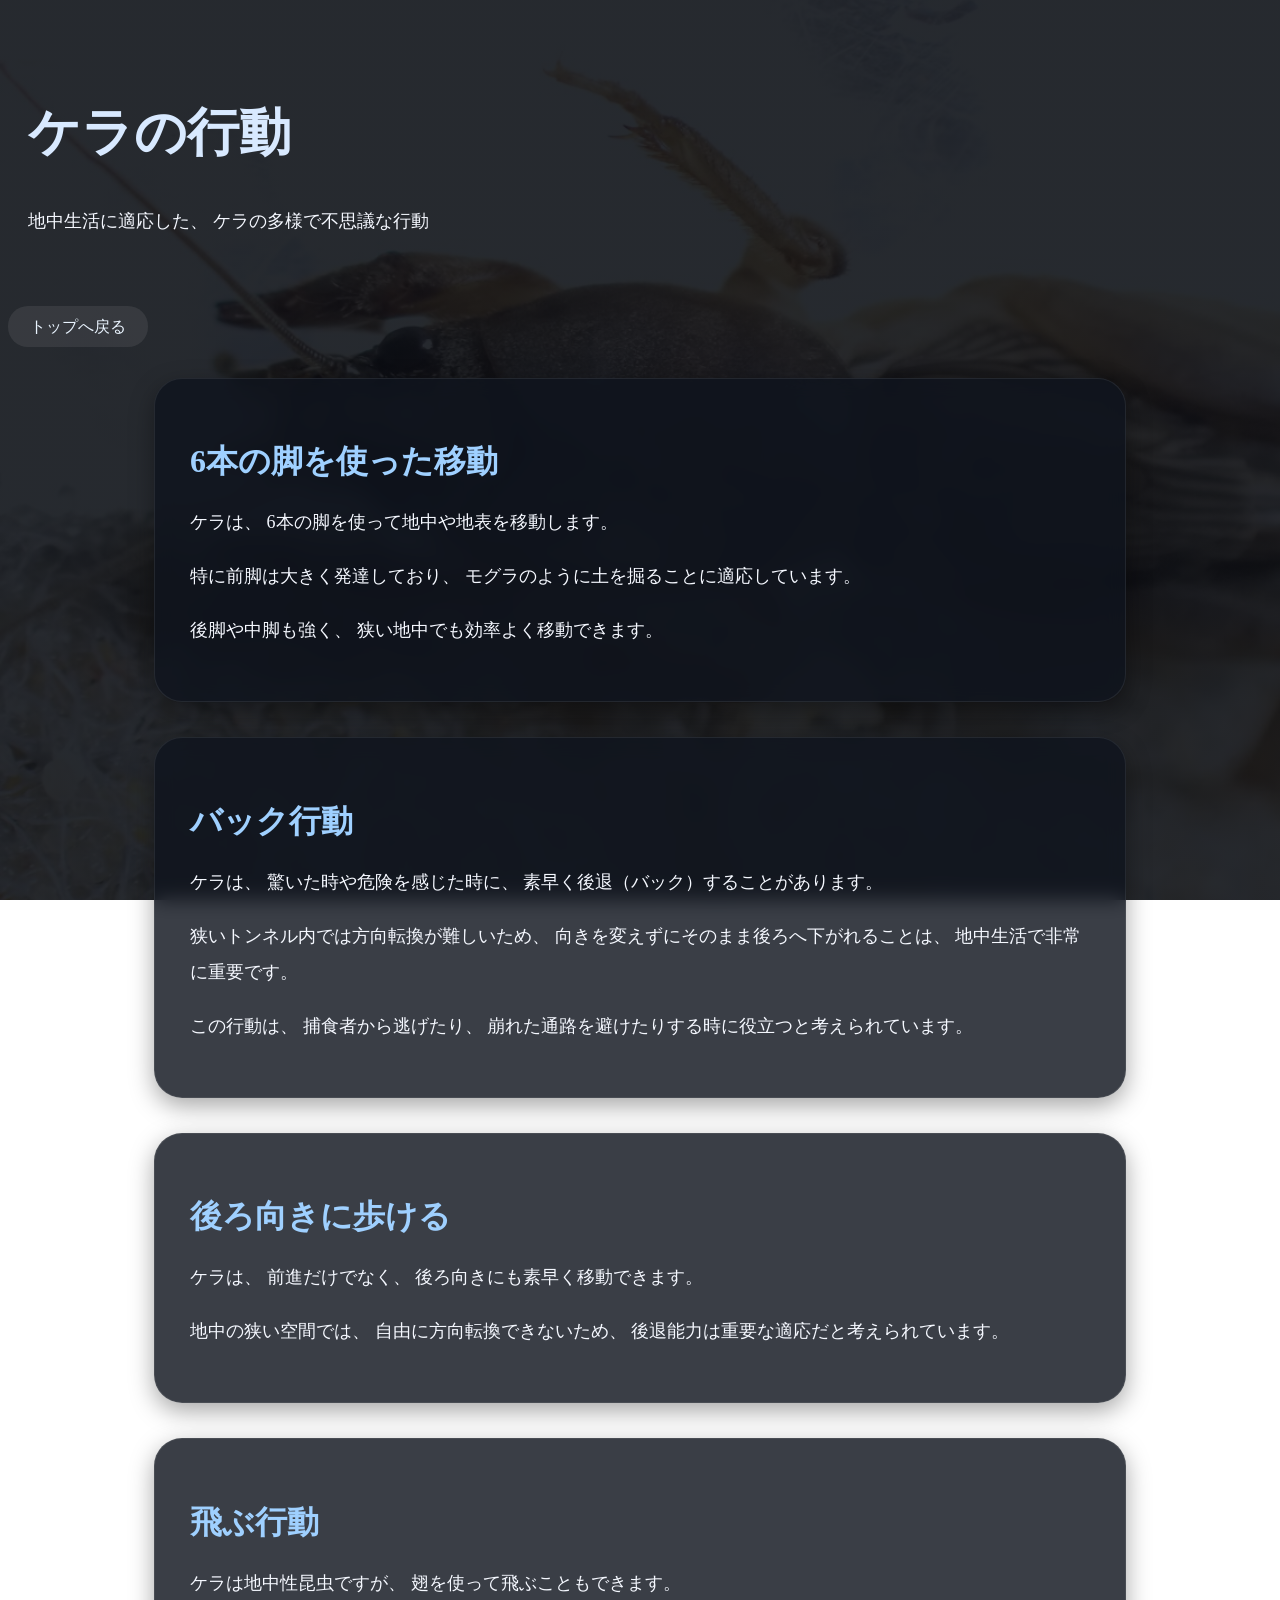
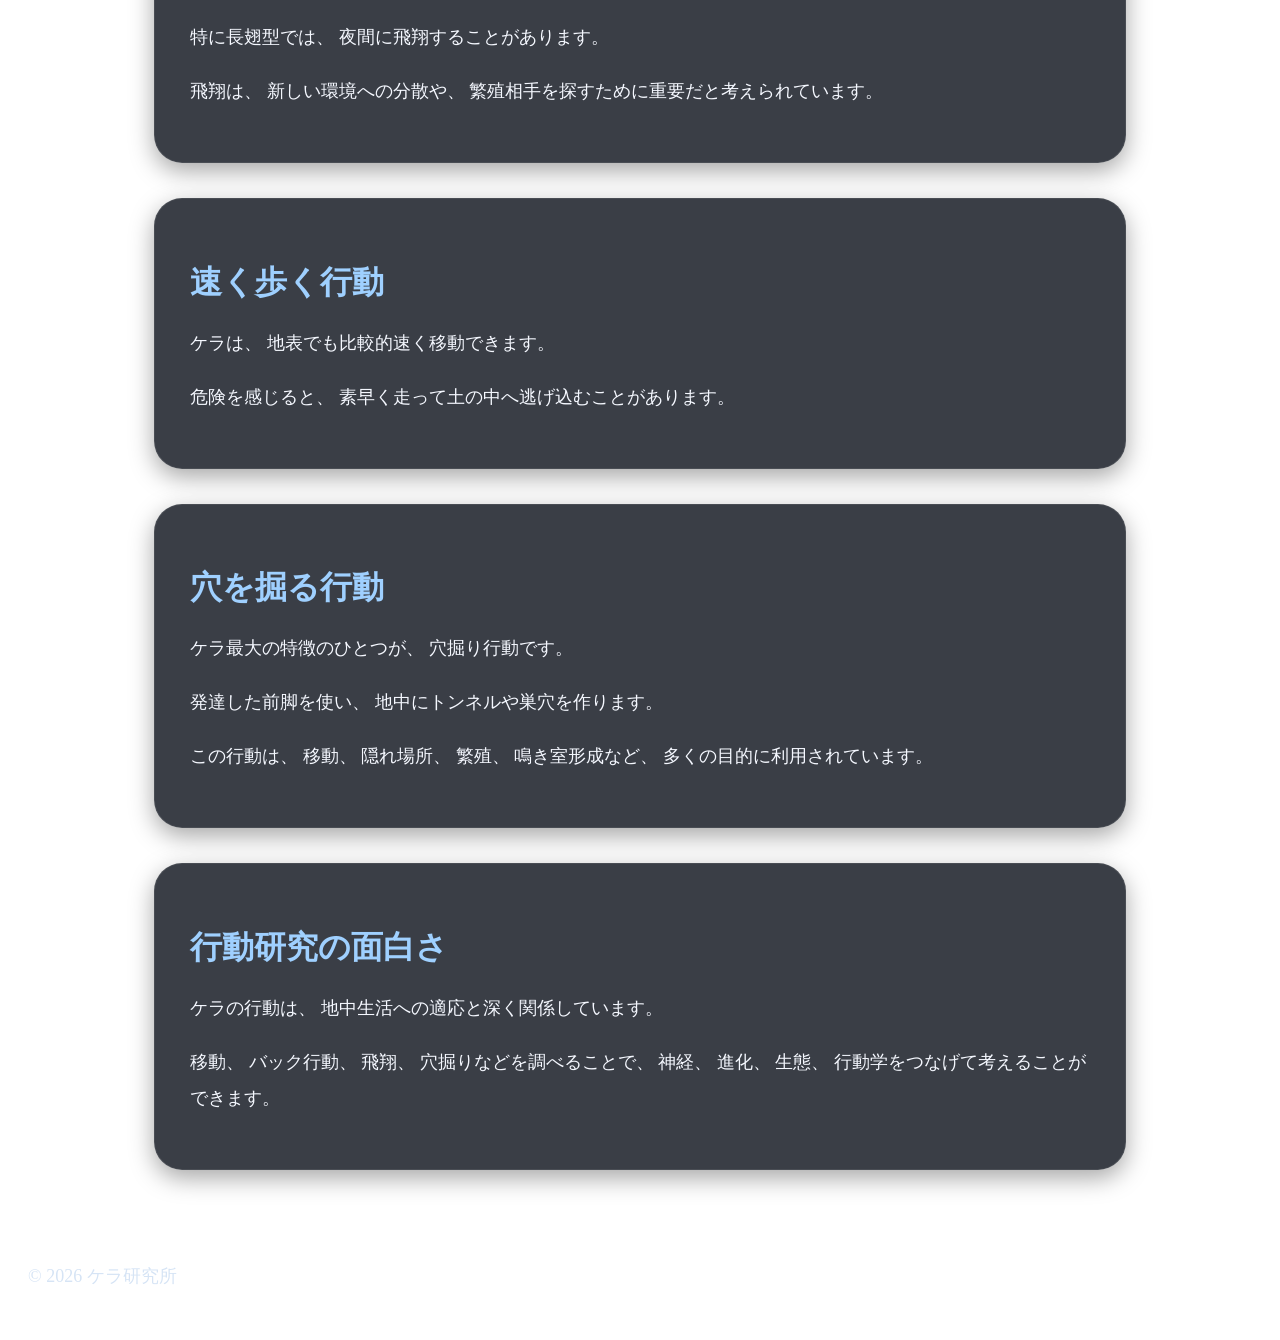
==== behavior.html @ 3a7c86a0 "Initial commit" ====
<!DOCTYPE html>
<html lang="ja">

<head>

  <meta charset="UTF-8">

  <meta name="viewport"
        content="width=device-width, initial-scale=1.0">

  <title>ケラの行動｜ケラ研究所</title>

  <meta name="description"
        content="ケラの歩行、バック行動、飛翔、穴掘り行動などについてまとめたページです。">

  <link rel="icon"
        type="image/png"
        href="favicon.png">

  <link rel="apple-touch-icon"
        href="favicon.png">

  <link rel="stylesheet"
        href="style.css">

</head>

<body class="dark-theme">

<header>

  <h1>ケラの行動</h1>

  <p>
    地中生活に適応した、
    ケラの多様で不思議な行動
  </p>

</header>

<nav>

  <a href="index.html">
    トップへ戻る
  </a>

</nav>

<main>

  <section>

    <h2>6本の脚を使った移動</h2>

    <p>
      ケラは、
      6本の脚を使って地中や地表を移動します。
    </p>

    <p>
      特に前脚は大きく発達しており、
      モグラのように土を掘ることに適応しています。
    </p>

    <p>
      後脚や中脚も強く、
      狭い地中でも効率よく移動できます。
    </p>

  </section>

  <section>

    <h2>バック行動</h2>

    <p>
      ケラは、
      驚いた時や危険を感じた時に、
      素早く後退（バック）することがあります。
    </p>

    <p>
      狭いトンネル内では方向転換が難しいため、
      向きを変えずにそのまま後ろへ下がれることは、
      地中生活で非常に重要です。
    </p>

    <p>
      この行動は、
      捕食者から逃げたり、
      崩れた通路を避けたりする時に役立つと考えられています。
    </p>

  </section>

  <section>

    <h2>後ろ向きに歩ける</h2>

    <p>
      ケラは、
      前進だけでなく、
      後ろ向きにも素早く移動できます。
    </p>

    <p>
      地中の狭い空間では、
      自由に方向転換できないため、
      後退能力は重要な適応だと考えられています。
    </p>

  </section>

  <section>

    <h2>飛ぶ行動</h2>

    <p>
      ケラは地中性昆虫ですが、
      翅を使って飛ぶこともできます。
    </p>

    <p>
      特に長翅型では、
      夜間に飛翔することがあります。
    </p>

    <p>
      飛翔は、
      新しい環境への分散や、
      繁殖相手を探すために重要だと考えられています。
    </p>

  </section>

  <section>

    <h2>速く歩く行動</h2>

    <p>
      ケラは、
      地表でも比較的速く移動できます。
    </p>

    <p>
      危険を感じると、
      素早く走って土の中へ逃げ込むことがあります。
    </p>

  </section>

  <section>

    <h2>穴を掘る行動</h2>

    <p>
      ケラ最大の特徴のひとつが、
      穴掘り行動です。
    </p>

    <p>
      発達した前脚を使い、
      地中にトンネルや巣穴を作ります。
    </p>

    <p>
      この行動は、
      移動、
      隠れ場所、
      繁殖、
      鳴き室形成など、
      多くの目的に利用されています。
    </p>

  </section>

  <section>

    <h2>行動研究の面白さ</h2>

    <p>
      ケラの行動は、
      地中生活への適応と深く関係しています。
    </p>

    <p>
      移動、
      バック行動、
      飛翔、
      穴掘りなどを調べることで、
      神経、
      進化、
      生態、
      行動学をつなげて考えることができます。
    </p>

  </section>

</main>

<footer>

  <p>&copy; 2026 ケラ研究所</p>

</footer>

</body>

</html>
---- style.css ----
```css
body{

    background-image:
    linear-gradient(
    rgba(0,0,0,0.7),
    rgba(0,0,0,0.7)
    ),
    url("kera.jpg");

    background-size:cover;

    background-position:center;

    background-attachment:fixed;

    color:white;

    font-family:sans-serif;

    margin:0;

    text-align:center;
}

/* header */

header{

    padding-bottom:40px;
}

/* 上画像 */

.hero-image{

    width:100%;

    max-height:400px;

    object-fit:cover;

    display:block;
}

/* タイトル */

h1{

    font-size:50px;

    margin-top:30px;
}

/* 本文 */

p{

    font-size:20px;
}

/* トップメニュー */

.menu{

    display:grid;

    grid-template-columns:
    repeat(auto-fit,minmax(250px,1fr));

    gap:20px;

    max-width:1100px;

    margin:auto;

    padding:20px;
}

/* =========================
   共通ダーク研究ページ
========================= */

.dark-theme{

    background:
    linear-gradient(
    rgba(8,12,18,0.88),
    rgba(8,12,18,0.88)
    ),
    url("kera.jpg");

    background-size:cover;

    background-position:center;

    background-attachment:fixed;

    color:#f5f8ff;
}

/* header */

.dark-theme header{

    padding:60px 20px;
}

/* タイトル */

.dark-theme h1{

    font-size:52px;

    color:#d8e9ff;
}

/* ナビ */

.dark-theme nav{

    margin-bottom:40px;
}

.dark-theme nav a{

    color:#eaf4ff;

    text-decoration:none;

    background:
    rgba(255,255,255,0.08);

    padding:12px 22px;

    border-radius:20px;

    backdrop-filter:blur(5px);

    transition:0.3s;
}

.dark-theme nav a:hover{

    background:
    rgba(255,255,255,0.16);
}

/* カード */

.dark-theme section{

    max-width:900px;

    margin:35px auto;

    padding:35px;

    background:
    rgba(15,20,30,0.82);

    border:
    1px solid rgba(255,255,255,0.08);

    border-radius:28px;

    backdrop-filter:blur(10px);

    text-align:left;

    box-shadow:
    0 8px 25px rgba(0,0,0,0.35);
}

/* 見出し */

.dark-theme h2{

    color:#9fd0ff;

    margin-bottom:20px;

    font-size:32px;
}

/* 本文 */

.dark-theme p{

    line-height:2;

    font-size:18px;
}

/* リスト */

.dark-theme ul{

    list-style:none;

    padding-left:0;
}

.dark-theme li{

    margin-bottom:14px;

    padding:14px 18px;

    background:
    rgba(255,255,255,0.05);

    border-left:
    4px solid #6bb8ff;

    border-radius:14px;
}

/* 学名 */

.dark-theme strong{

    color:#d8ecff;
}

/* トップページカード */

.card{

    background:
    rgba(20,25,35,0.82);

    color:white;

    text-decoration:none;

    padding:30px;

    border-radius:20px;

    transition:0.3s;

    font-size:22px;

    backdrop-filter:blur(5px);

    border:
    1px solid rgba(255,255,255,0.08);

    display:block;
}

.card:hover{

    background:
    rgba(35,45,65,0.9);

    transform:
    translateY(-5px);
}

/* footer */

footer{

    margin-top:50px;

    padding:20px;

    color:#d6e4f5;
}
```
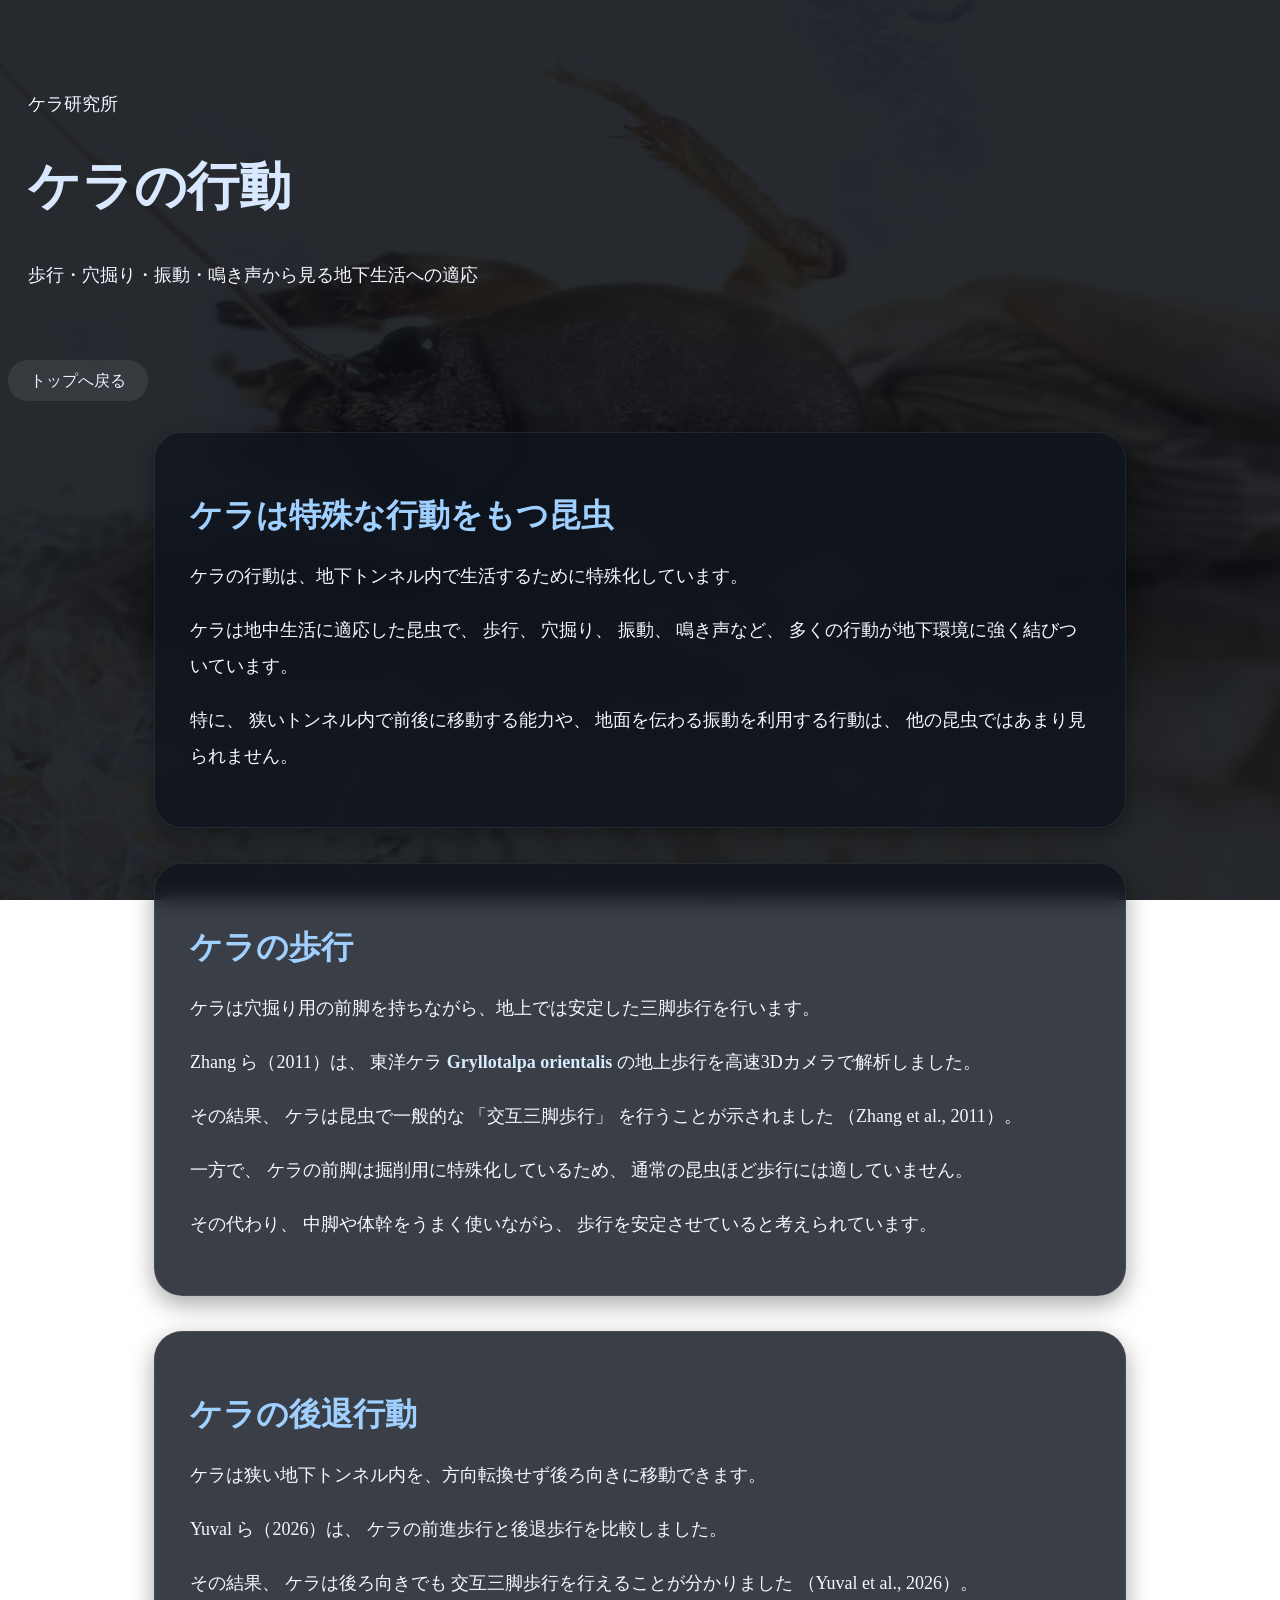
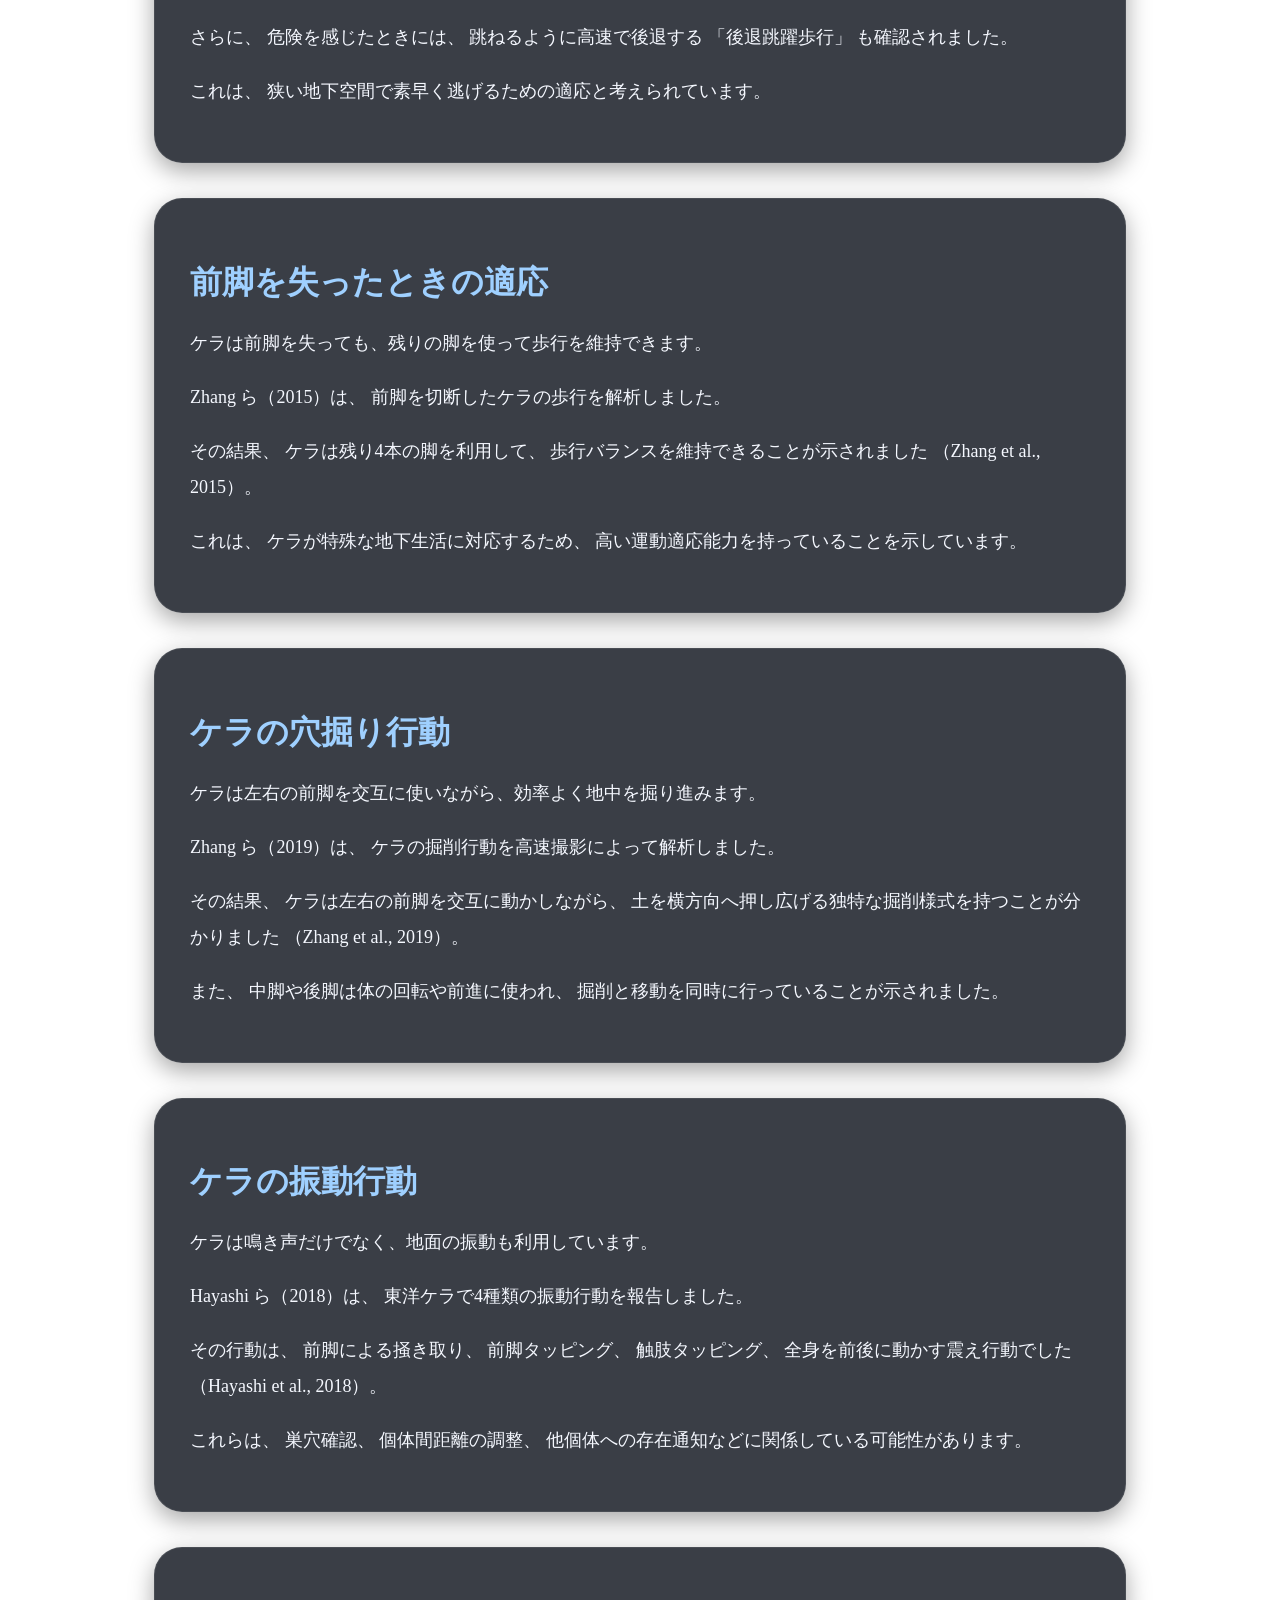
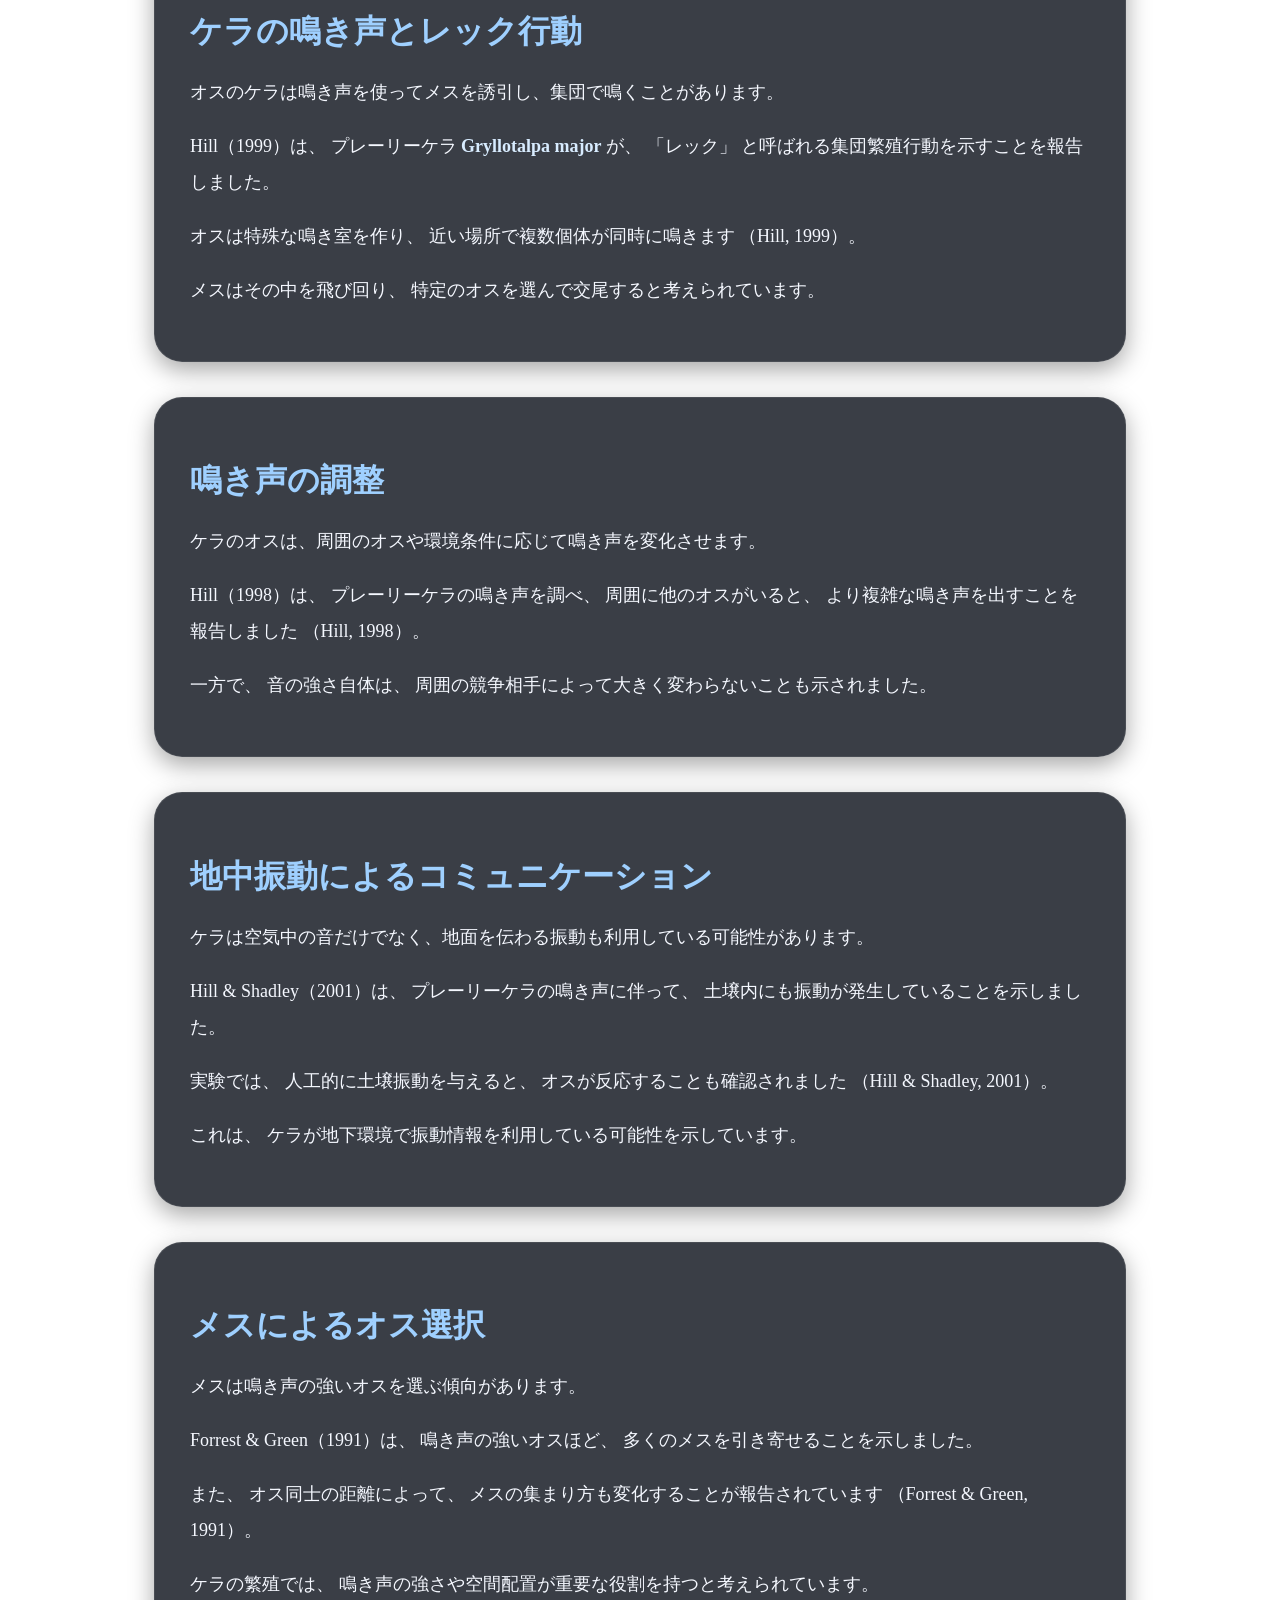
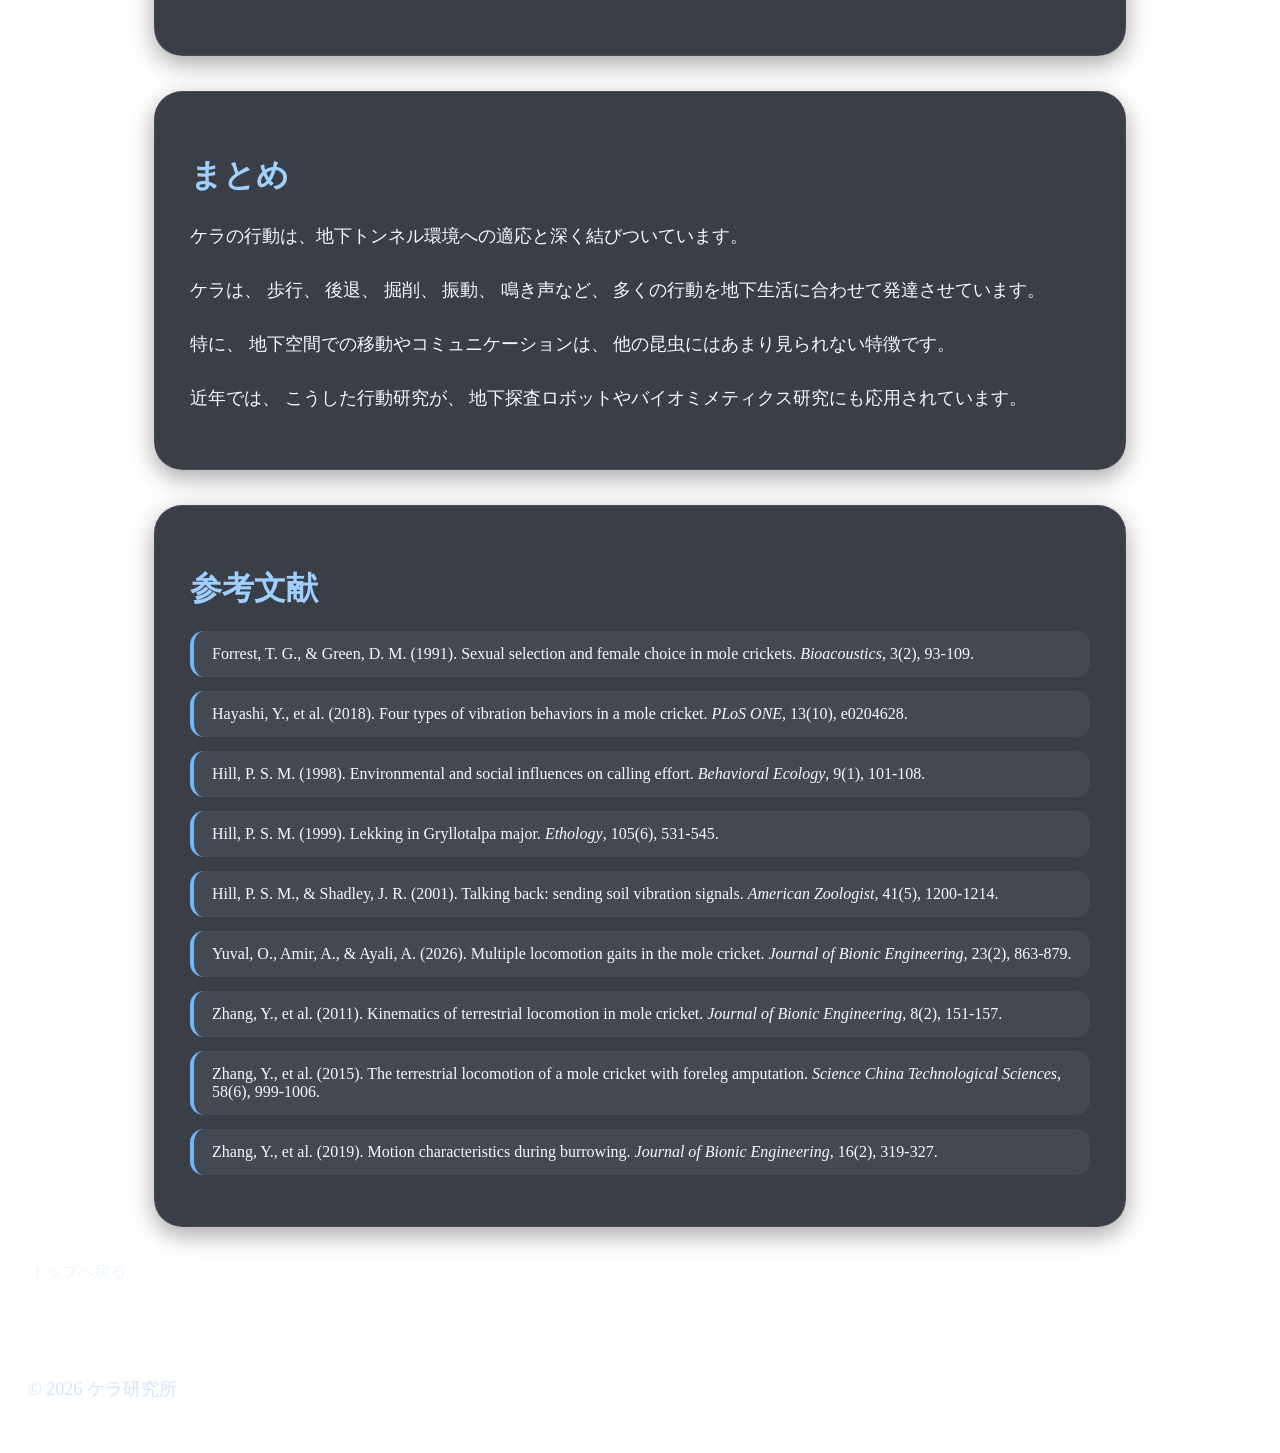
==== commit e2669d28: "内容改善" ====
--- a/behavior.html
+++ b/behavior.html
@@ -8,10 +8,55 @@
   <meta name="viewport"
         content="width=device-width, initial-scale=1.0">
 
-  <title>ケラの行動｜ケラ研究所</title>
+  <!-- SEO -->
+
+  <title>
+    ケラの行動｜歩行・穴掘り・振動・鳴き声｜ケラ研究所
+  </title>
 
   <meta name="description"
-        content="ケラの歩行、バック行動、飛翔、穴掘り行動などについてまとめたページです。">
+        content="ケラ研究所による、ケラの行動まとめ。歩行、後退行動、穴掘り、振動コミュニケーション、鳴き声、レック行動を研究論文をもとに解説します。">
+
+  <meta name="keywords"
+        content="ケラ 行動,ケラ 歩行,ケラ 振動,ケラ 鳴き声,ケラ 穴掘り,ケラ レック,Gryllotalpa orientalis,mole cricket behavior">
+
+  <meta name="author"
+        content="ケラ研究所">
+
+  <meta name="application-name"
+        content="ケラ研究所">
+
+  <meta property="og:site_name"
+        content="ケラ研究所">
+
+  <meta property="og:title"
+        content="ケラの行動｜ケラ研究所">
+
+  <meta property="og:description"
+        content="ケラの歩行、地下行動、振動、鳴き声、穴掘りを研究論文をもとに紹介。">
+
+  <meta property="og:type"
+        content="article">
+
+  <meta property="og:url"
+        content="https://hirayu1120.github.io/mollcricket/behavior.html">
+
+  <meta property="og:image"
+        content="https://hirayu1120.github.io/mollcricket/kera.jpg">
+
+  <link rel="canonical"
+        href="https://hirayu1120.github.io/mollcricket/behavior.html">
+
+  <meta name="twitter:card"
+        content="summary_large_image">
+
+  <meta name="twitter:title"
+        content="ケラの行動｜ケラ研究所">
+
+  <meta name="twitter:description"
+        content="ケラの歩行、振動、地下生活への適応をわかりやすく解説。">
+
+  <!-- favicon -->
 
   <link rel="icon"
         type="image/png"
@@ -20,6 +65,8 @@
   <link rel="apple-touch-icon"
         href="favicon.png">
 
+  <!-- CSS -->
+
   <link rel="stylesheet"
         href="style.css">
 
@@ -29,11 +76,16 @@
 
 <header>
 
-  <h1>ケラの行動</h1>
+  <p class="site-name">
+    ケラ研究所
+  </p>
+
+  <h1>
+    ケラの行動
+  </h1>
 
   <p>
-    地中生活に適応した、
-    ケラの多様で不思議な行動
+    歩行・穴掘り・振動・鳴き声から見る地下生活への適応
   </p>
 
 </header>
@@ -50,151 +102,426 @@
 
   <section>
 
-    <h2>6本の脚を使った移動</h2>
+    <h2>
+      ケラは特殊な行動をもつ昆虫
+    </h2>
+
+    <p class="section-point">
+      ケラの行動は、地下トンネル内で生活するために特殊化しています。
+    </p>
+
+    <p>
+      ケラは地中生活に適応した昆虫で、
+      歩行、
+      穴掘り、
+      振動、
+      鳴き声など、
+      多くの行動が地下環境に強く結びついています。
+    </p>
+
+    <p>
+      特に、
+      狭いトンネル内で前後に移動する能力や、
+      地面を伝わる振動を利用する行動は、
+      他の昆虫ではあまり見られません。
+    </p>
+
+  </section>
+
+  <section>
+
+    <h2>
+      ケラの歩行
+    </h2>
+
+    <p class="section-point">
+      ケラは穴掘り用の前脚を持ちながら、地上では安定した三脚歩行を行います。
+    </p>
+
+    <p>
+      Zhang ら（2011）は、
+      東洋ケラ
+      <strong>Gryllotalpa orientalis</strong>
+      の地上歩行を高速3Dカメラで解析しました。
+    </p>
+
+    <p>
+      その結果、
+      ケラは昆虫で一般的な
+      「交互三脚歩行」
+      を行うことが示されました
+      （Zhang et al., 2011）。
+    </p>
+
+    <p>
+      一方で、
+      ケラの前脚は掘削用に特殊化しているため、
+      通常の昆虫ほど歩行には適していません。
+    </p>
+
+    <p>
+      その代わり、
+      中脚や体幹をうまく使いながら、
+      歩行を安定させていると考えられています。
+    </p>
+
+  </section>
+
+  <section>
+
+    <h2>
+      ケラの後退行動
+    </h2>
+
+    <p class="section-point">
+      ケラは狭い地下トンネル内を、方向転換せず後ろ向きに移動できます。
+    </p>
+
+    <p>
+      Yuval ら（2026）は、
+      ケラの前進歩行と後退歩行を比較しました。
+    </p>
+
+    <p>
+      その結果、
+      ケラは後ろ向きでも
+      交互三脚歩行を行えることが分かりました
+      （Yuval et al., 2026）。
+    </p>
+
+    <p>
+      さらに、
+      危険を感じたときには、
+      跳ねるように高速で後退する
+      「後退跳躍歩行」
+      も確認されました。
+    </p>
+
+    <p>
+      これは、
+      狭い地下空間で素早く逃げるための適応と考えられています。
+    </p>
+
+  </section>
+
+  <section>
+
+    <h2>
+      前脚を失ったときの適応
+    </h2>
+
+    <p class="section-point">
+      ケラは前脚を失っても、残りの脚を使って歩行を維持できます。
+    </p>
+
+    <p>
+      Zhang ら（2015）は、
+      前脚を切断したケラの歩行を解析しました。
+    </p>
+
+    <p>
+      その結果、
+      ケラは残り4本の脚を利用して、
+      歩行バランスを維持できることが示されました
+      （Zhang et al., 2015）。
+    </p>
+
+    <p>
+      これは、
+      ケラが特殊な地下生活に対応するため、
+      高い運動適応能力を持っていることを示しています。
+    </p>
+
+  </section>
+
+  <section>
+
+    <h2>
+      ケラの穴掘り行動
+    </h2>
+
+    <p class="section-point">
+      ケラは左右の前脚を交互に使いながら、効率よく地中を掘り進みます。
+    </p>
+
+    <p>
+      Zhang ら（2019）は、
+      ケラの掘削行動を高速撮影によって解析しました。
+    </p>
+
+    <p>
+      その結果、
+      ケラは左右の前脚を交互に動かしながら、
+      土を横方向へ押し広げる独特な掘削様式を持つことが分かりました
+      （Zhang et al., 2019）。
+    </p>
+
+    <p>
+      また、
+      中脚や後脚は体の回転や前進に使われ、
+      掘削と移動を同時に行っていることが示されました。
+    </p>
+
+  </section>
+
+  <section>
+
+    <h2>
+      ケラの振動行動
+    </h2>
+
+    <p class="section-point">
+      ケラは鳴き声だけでなく、地面の振動も利用しています。
+    </p>
+
+    <p>
+      Hayashi ら（2018）は、
+      東洋ケラで4種類の振動行動を報告しました。
+    </p>
+
+    <p>
+      その行動は、
+      前脚による掻き取り、
+      前脚タッピング、
+      触肢タッピング、
+      全身を前後に動かす震え行動でした
+      （Hayashi et al., 2018）。
+    </p>
+
+    <p>
+      これらは、
+      巣穴確認、
+      個体間距離の調整、
+      他個体への存在通知などに関係している可能性があります。
+    </p>
+
+  </section>
+
+  <section>
+
+    <h2>
+      ケラの鳴き声とレック行動
+    </h2>
+
+    <p class="section-point">
+      オスのケラは鳴き声を使ってメスを誘引し、集団で鳴くことがあります。
+    </p>
+
+    <p>
+      Hill（1999）は、
+      プレーリーケラ
+      <strong>Gryllotalpa major</strong>
+      が、
+      「レック」
+      と呼ばれる集団繁殖行動を示すことを報告しました。
+    </p>
+
+    <p>
+      オスは特殊な鳴き室を作り、
+      近い場所で複数個体が同時に鳴きます
+      （Hill, 1999）。
+    </p>
+
+    <p>
+      メスはその中を飛び回り、
+      特定のオスを選んで交尾すると考えられています。
+    </p>
+
+  </section>
+
+  <section>
+
+    <h2>
+      鳴き声の調整
+    </h2>
+
+    <p class="section-point">
+      ケラのオスは、周囲のオスや環境条件に応じて鳴き声を変化させます。
+    </p>
+
+    <p>
+      Hill（1998）は、
+      プレーリーケラの鳴き声を調べ、
+      周囲に他のオスがいると、
+      より複雑な鳴き声を出すことを報告しました
+      （Hill, 1998）。
+    </p>
+
+    <p>
+      一方で、
+      音の強さ自体は、
+      周囲の競争相手によって大きく変わらないことも示されました。
+    </p>
+
+  </section>
+
+  <section>
+
+    <h2>
+      地中振動によるコミュニケーション
+    </h2>
+
+    <p class="section-point">
+      ケラは空気中の音だけでなく、地面を伝わる振動も利用している可能性があります。
+    </p>
+
+    <p>
+      Hill &amp; Shadley（2001）は、
+      プレーリーケラの鳴き声に伴って、
+      土壌内にも振動が発生していることを示しました。
+    </p>
+
+    <p>
+      実験では、
+      人工的に土壌振動を与えると、
+      オスが反応することも確認されました
+      （Hill &amp; Shadley, 2001）。
+    </p>
+
+    <p>
+      これは、
+      ケラが地下環境で振動情報を利用している可能性を示しています。
+    </p>
+
+  </section>
+
+  <section>
+
+    <h2>
+      メスによるオス選択
+    </h2>
+
+    <p class="section-point">
+      メスは鳴き声の強いオスを選ぶ傾向があります。
+    </p>
+
+    <p>
+      Forrest &amp; Green（1991）は、
+      鳴き声の強いオスほど、
+      多くのメスを引き寄せることを示しました。
+    </p>
+
+    <p>
+      また、
+      オス同士の距離によって、
+      メスの集まり方も変化することが報告されています
+      （Forrest &amp; Green, 1991）。
+    </p>
+
+    <p>
+      ケラの繁殖では、
+      鳴き声の強さや空間配置が重要な役割を持つと考えられています。
+    </p>
+
+  </section>
+
+  <section>
+
+    <h2>
+      まとめ
+    </h2>
+
+    <p class="section-point">
+      ケラの行動は、地下トンネル環境への適応と深く結びついています。
+    </p>
 
     <p>
       ケラは、
-      6本の脚を使って地中や地表を移動します。
-    </p>
-
-    <p>
-      特に前脚は大きく発達しており、
-      モグラのように土を掘ることに適応しています。
-    </p>
-
-    <p>
-      後脚や中脚も強く、
-      狭い地中でも効率よく移動できます。
-    </p>
-
-  </section>
-
-  <section>
-
-    <h2>バック行動</h2>
-
-    <p>
-      ケラは、
-      驚いた時や危険を感じた時に、
-      素早く後退（バック）することがあります。
-    </p>
-
-    <p>
-      狭いトンネル内では方向転換が難しいため、
-      向きを変えずにそのまま後ろへ下がれることは、
-      地中生活で非常に重要です。
-    </p>
-
-    <p>
-      この行動は、
-      捕食者から逃げたり、
-      崩れた通路を避けたりする時に役立つと考えられています。
-    </p>
-
-  </section>
-
-  <section>
-
-    <h2>後ろ向きに歩ける</h2>
-
-    <p>
-      ケラは、
-      前進だけでなく、
-      後ろ向きにも素早く移動できます。
-    </p>
-
-    <p>
-      地中の狭い空間では、
-      自由に方向転換できないため、
-      後退能力は重要な適応だと考えられています。
-    </p>
-
-  </section>
-
-  <section>
-
-    <h2>飛ぶ行動</h2>
-
-    <p>
-      ケラは地中性昆虫ですが、
-      翅を使って飛ぶこともできます。
-    </p>
-
-    <p>
-      特に長翅型では、
-      夜間に飛翔することがあります。
-    </p>
-
-    <p>
-      飛翔は、
-      新しい環境への分散や、
-      繁殖相手を探すために重要だと考えられています。
-    </p>
-
-  </section>
-
-  <section>
-
-    <h2>速く歩く行動</h2>
-
-    <p>
-      ケラは、
-      地表でも比較的速く移動できます。
-    </p>
-
-    <p>
-      危険を感じると、
-      素早く走って土の中へ逃げ込むことがあります。
-    </p>
-
-  </section>
-
-  <section>
-
-    <h2>穴を掘る行動</h2>
-
-    <p>
-      ケラ最大の特徴のひとつが、
-      穴掘り行動です。
-    </p>
-
-    <p>
-      発達した前脚を使い、
-      地中にトンネルや巣穴を作ります。
-    </p>
-
-    <p>
-      この行動は、
-      移動、
-      隠れ場所、
-      繁殖、
-      鳴き室形成など、
-      多くの目的に利用されています。
-    </p>
-
-  </section>
-
-  <section>
-
-    <h2>行動研究の面白さ</h2>
-
-    <p>
-      ケラの行動は、
-      地中生活への適応と深く関係しています。
-    </p>
-
-    <p>
-      移動、
-      バック行動、
-      飛翔、
-      穴掘りなどを調べることで、
-      神経、
-      進化、
-      生態、
-      行動学をつなげて考えることができます。
-    </p>
-
-  </section>
+      歩行、
+      後退、
+      掘削、
+      振動、
+      鳴き声など、
+      多くの行動を地下生活に合わせて発達させています。
+    </p>
+
+    <p>
+      特に、
+      地下空間での移動やコミュニケーションは、
+      他の昆虫にはあまり見られない特徴です。
+    </p>
+
+    <p>
+      近年では、
+      こうした行動研究が、
+      地下探査ロボットやバイオミメティクス研究にも応用されています。
+    </p>
+
+  </section>
+
+  <section>
+
+    <h2>
+      参考文献
+    </h2>
+
+    <ul class="references">
+
+      <li>
+        Forrest, T. G., &amp; Green, D. M. (1991).
+        Sexual selection and female choice in mole crickets.
+        <em>Bioacoustics</em>, 3(2), 93-109.
+      </li>
+
+      <li>
+        Hayashi, Y., et al. (2018).
+        Four types of vibration behaviors in a mole cricket.
+        <em>PLoS ONE</em>, 13(10), e0204628.
+      </li>
+
+      <li>
+        Hill, P. S. M. (1998).
+        Environmental and social influences on calling effort.
+        <em>Behavioral Ecology</em>, 9(1), 101-108.
+      </li>
+
+      <li>
+        Hill, P. S. M. (1999).
+        Lekking in Gryllotalpa major.
+        <em>Ethology</em>, 105(6), 531-545.
+      </li>
+
+      <li>
+        Hill, P. S. M., &amp; Shadley, J. R. (2001).
+        Talking back: sending soil vibration signals.
+        <em>American Zoologist</em>, 41(5), 1200-1214.
+      </li>
+
+      <li>
+        Yuval, O., Amir, A., &amp; Ayali, A. (2026).
+        Multiple locomotion gaits in the mole cricket.
+        <em>Journal of Bionic Engineering</em>, 23(2), 863-879.
+      </li>
+
+      <li>
+        Zhang, Y., et al. (2011).
+        Kinematics of terrestrial locomotion in mole cricket.
+        <em>Journal of Bionic Engineering</em>, 8(2), 151-157.
+      </li>
+
+      <li>
+        Zhang, Y., et al. (2015).
+        The terrestrial locomotion of a mole cricket with foreleg amputation.
+        <em>Science China Technological Sciences</em>, 58(6), 999-1006.
+      </li>
+
+      <li>
+        Zhang, Y., et al. (2019).
+        Motion characteristics during burrowing.
+        <em>Journal of Bionic Engineering</em>, 16(2), 319-327.
+      </li>
+
+    </ul>
+
+  </section>
+
+  <nav class="bottom-nav">
+
+    <a href="index.html">
+      トップへ戻る
+    </a>
+
+  </nav>
 
 </main>
 
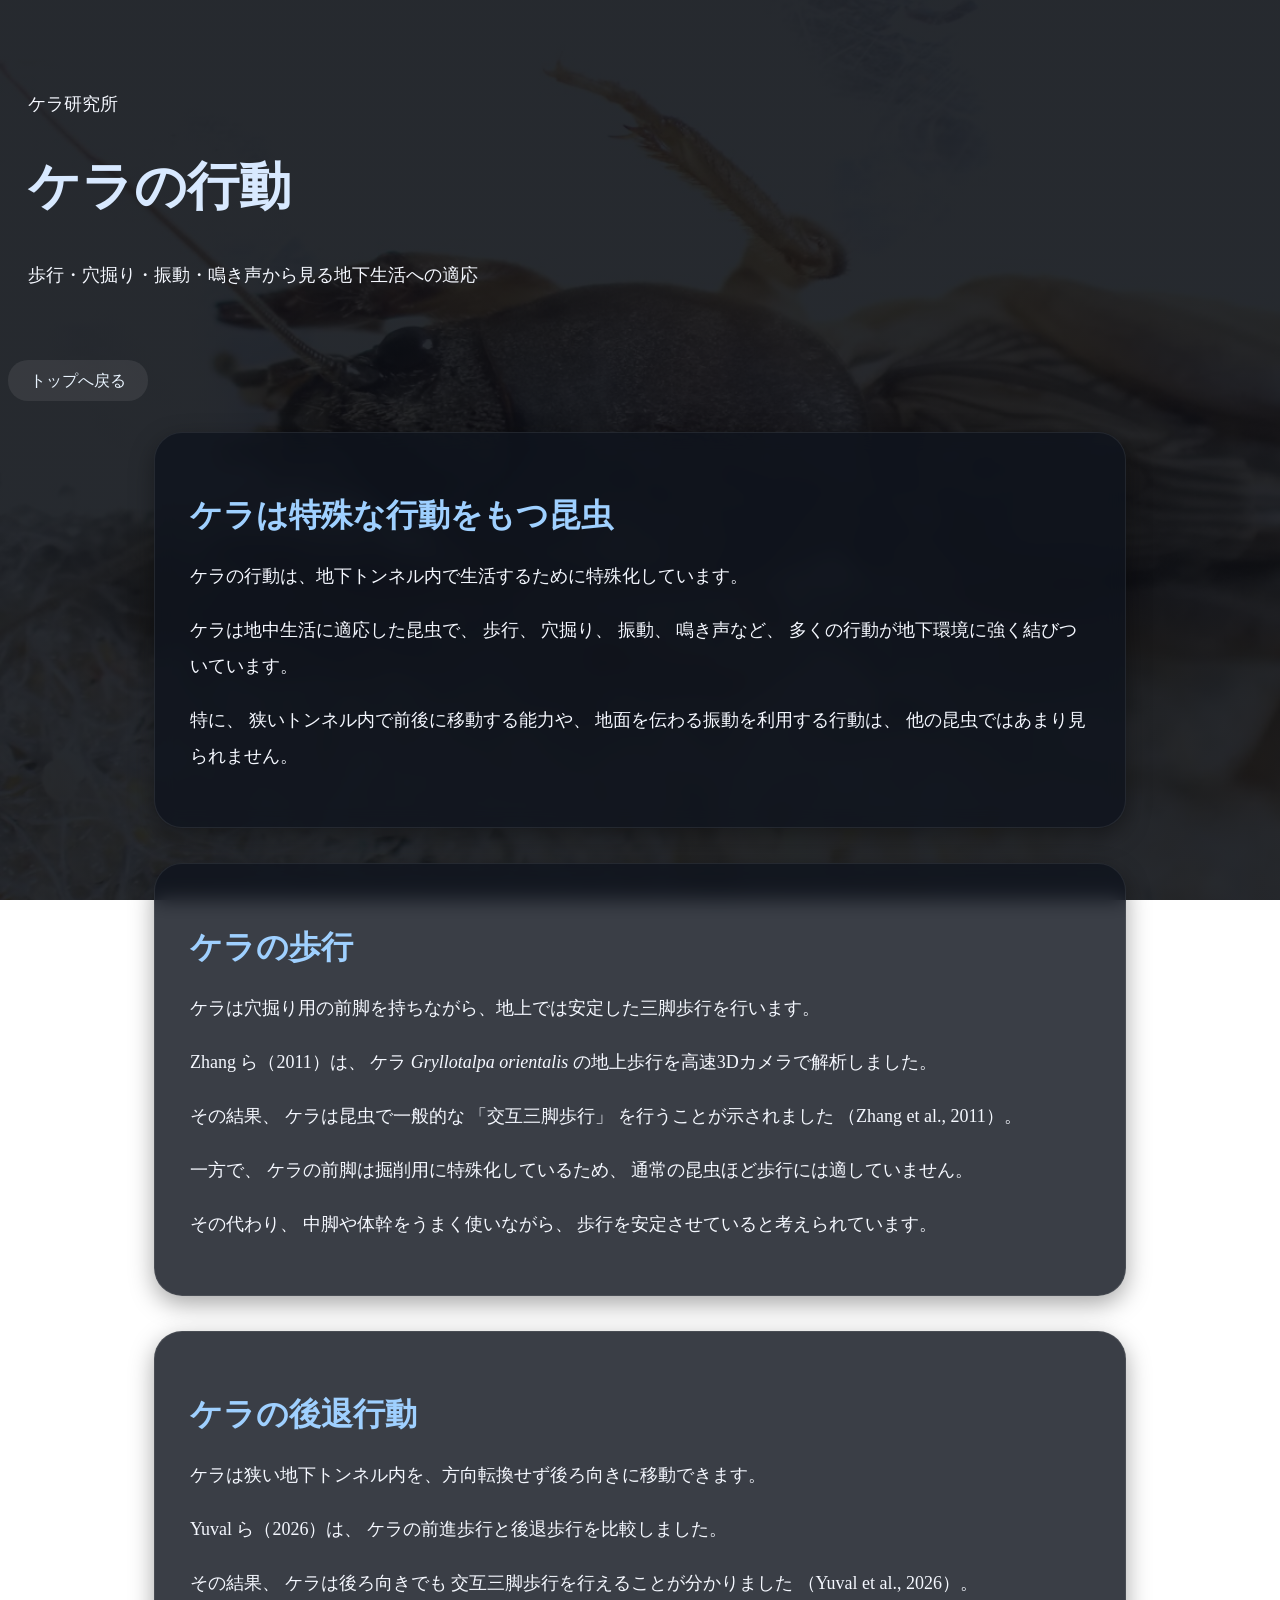
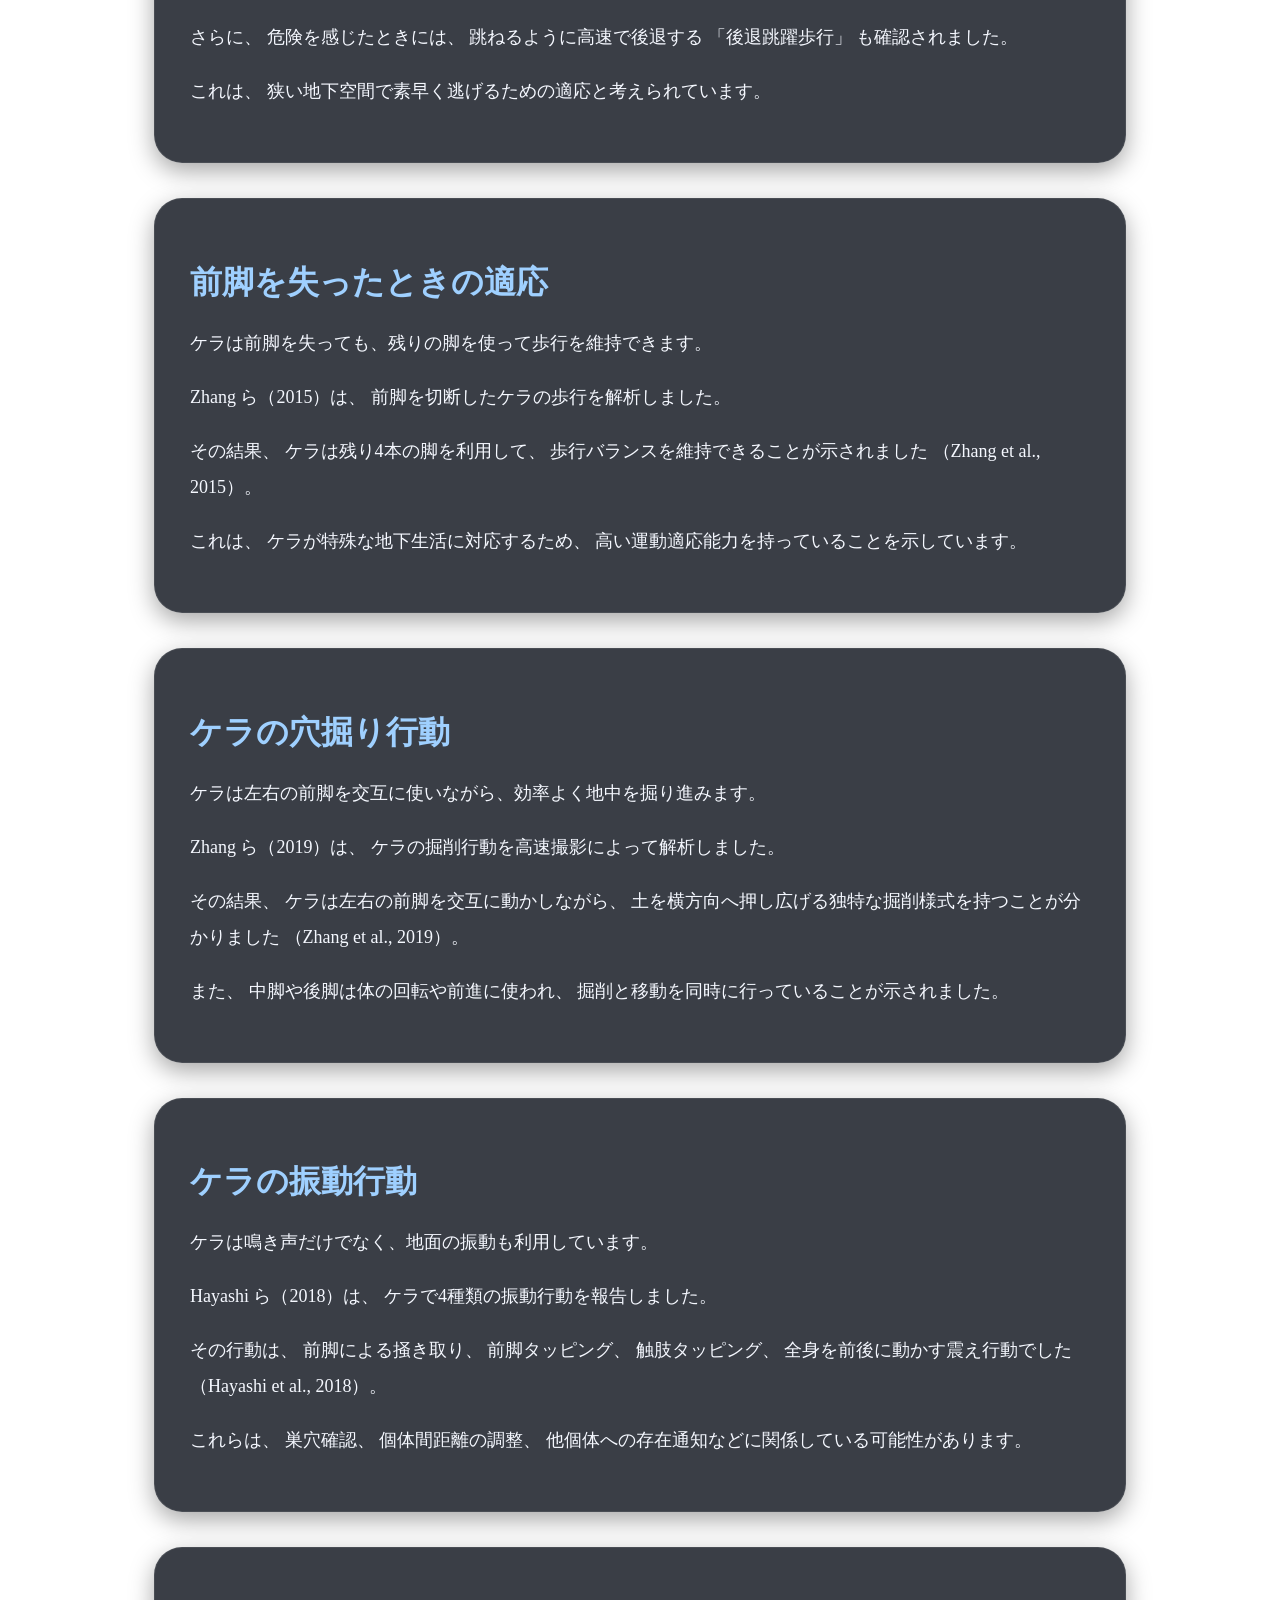
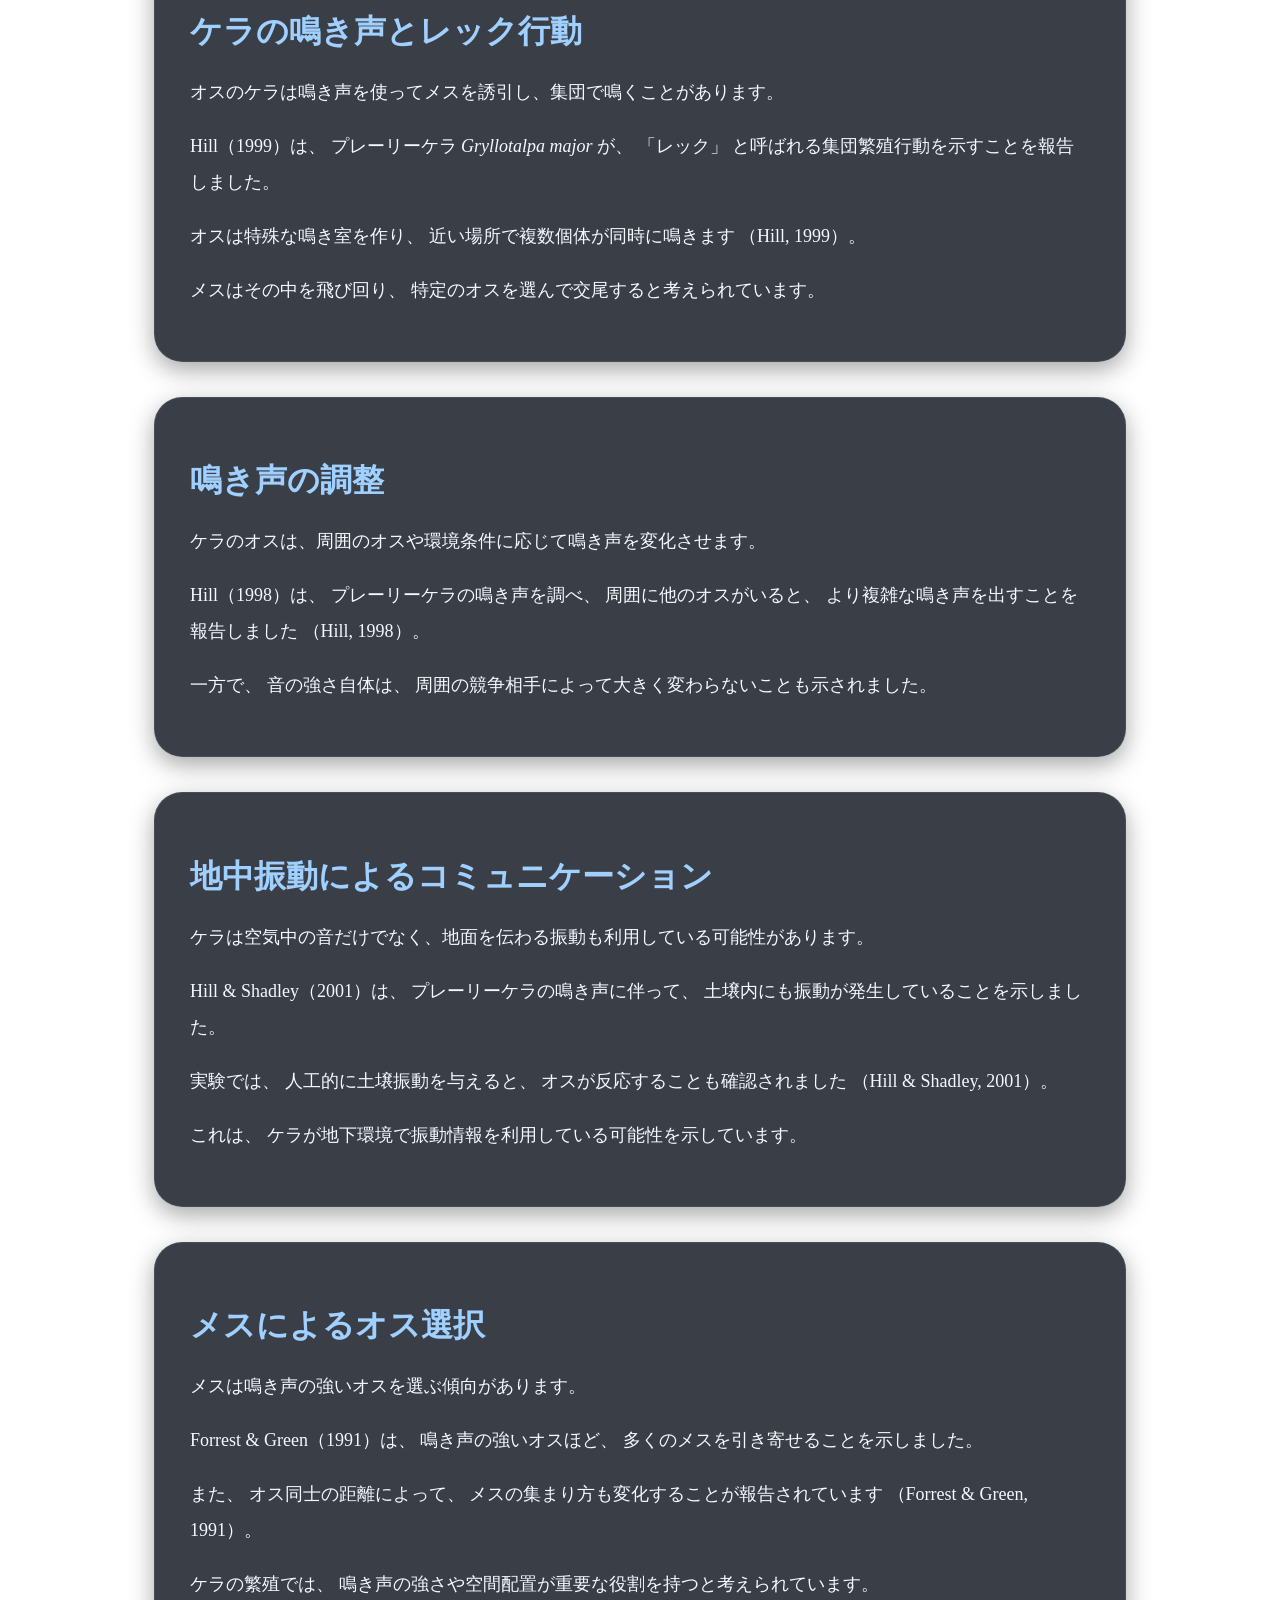
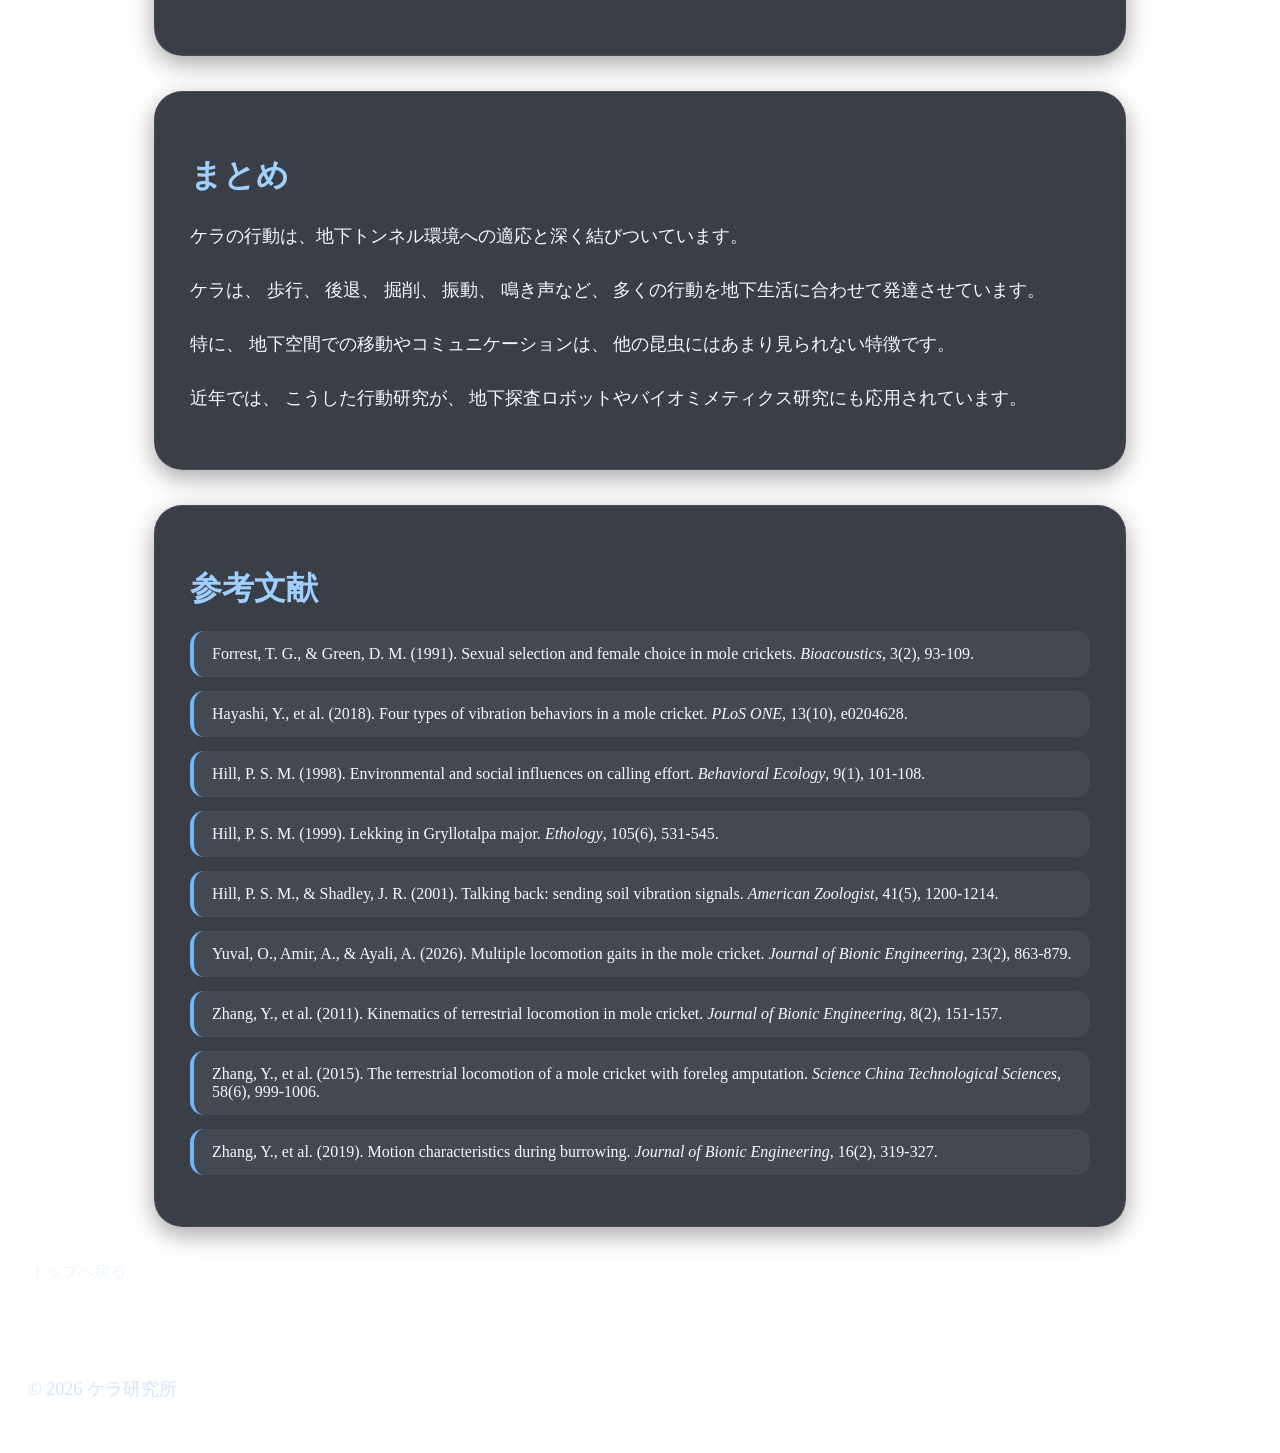
==== commit 48dd3813: "和名修正" ====
--- a/behavior.html
+++ b/behavior.html
@@ -140,8 +140,8 @@
 
     <p>
       Zhang ら（2011）は、
-      東洋ケラ
-      <strong>Gryllotalpa orientalis</strong>
+      ケラ
+      <em>Gryllotalpa orientalis</em>
       の地上歩行を高速3Dカメラで解析しました。
     </p>
 
@@ -276,7 +276,7 @@
 
     <p>
       Hayashi ら（2018）は、
-      東洋ケラで4種類の振動行動を報告しました。
+      ケラで4種類の振動行動を報告しました。
     </p>
 
     <p>
@@ -310,7 +310,7 @@
     <p>
       Hill（1999）は、
       プレーリーケラ
-      <strong>Gryllotalpa major</strong>
+      <em>Gryllotalpa major</em>
       が、
       「レック」
       と呼ばれる集団繁殖行動を示すことを報告しました。
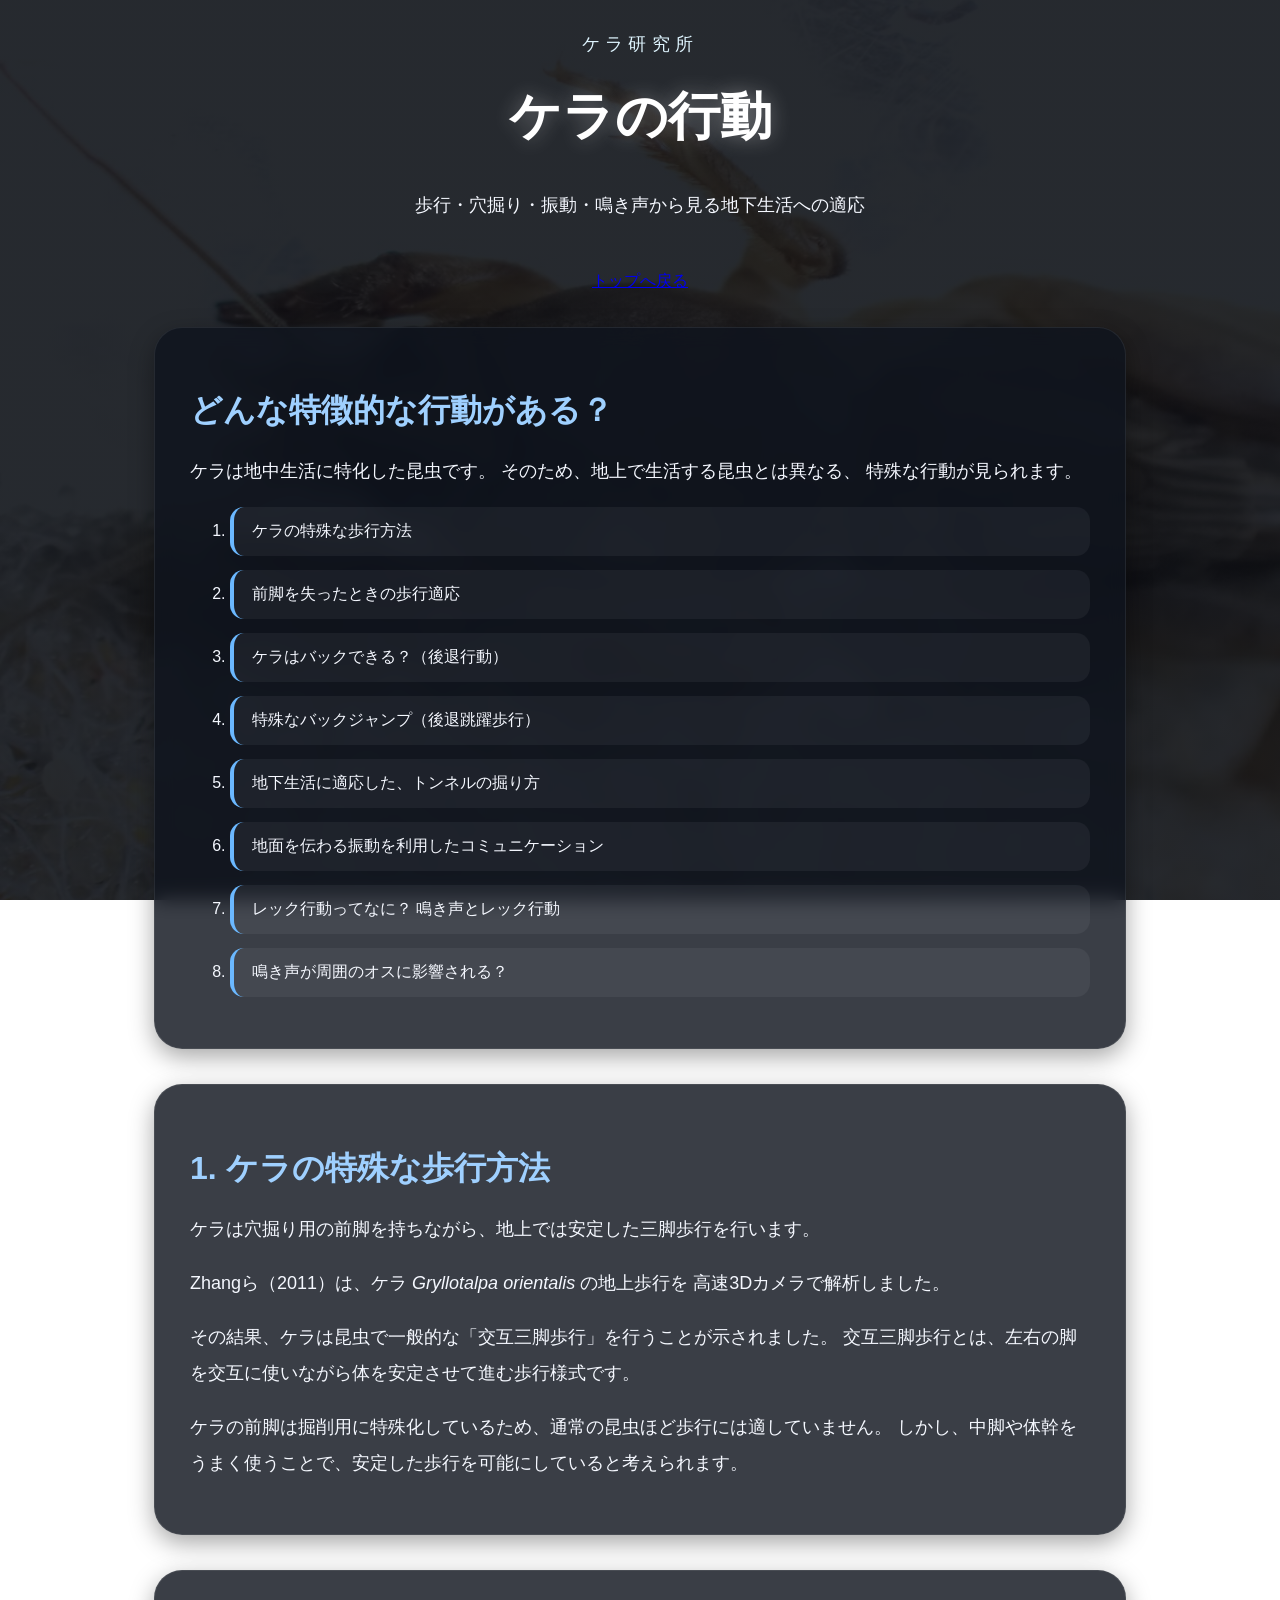
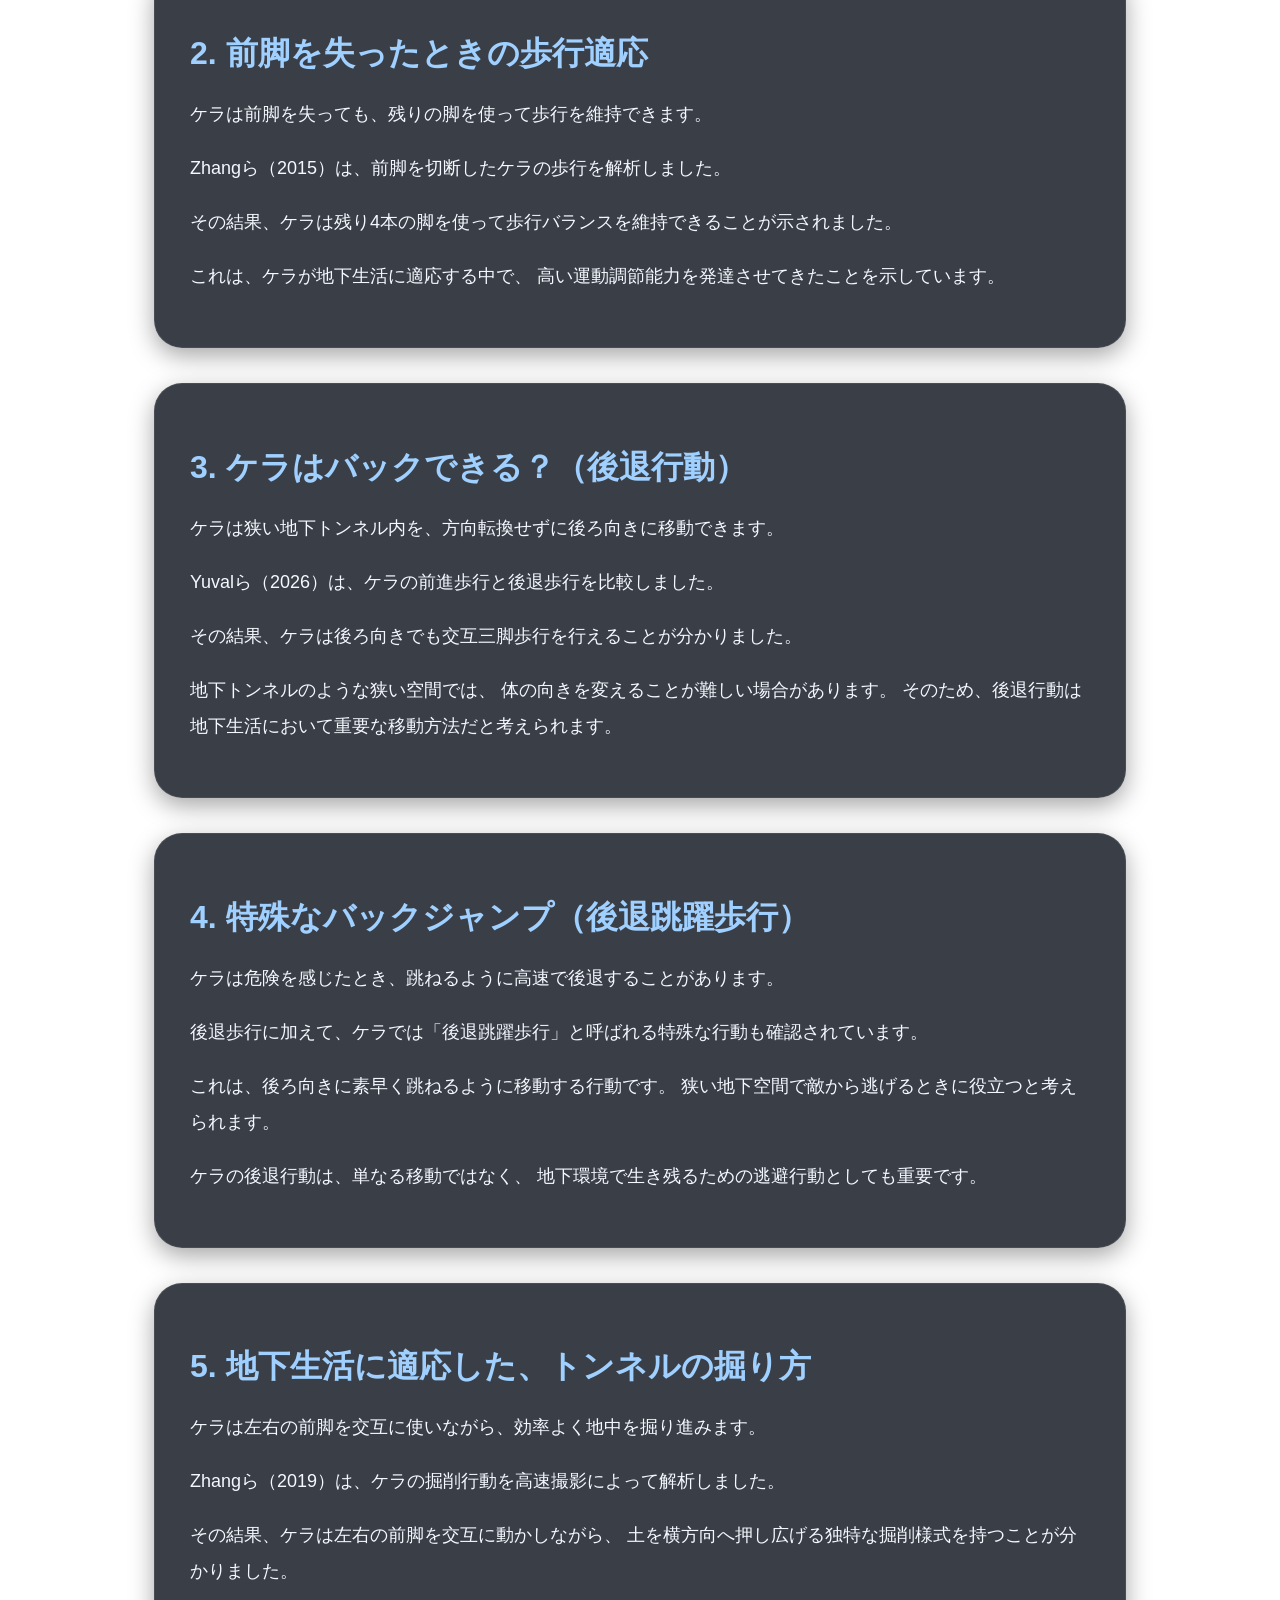
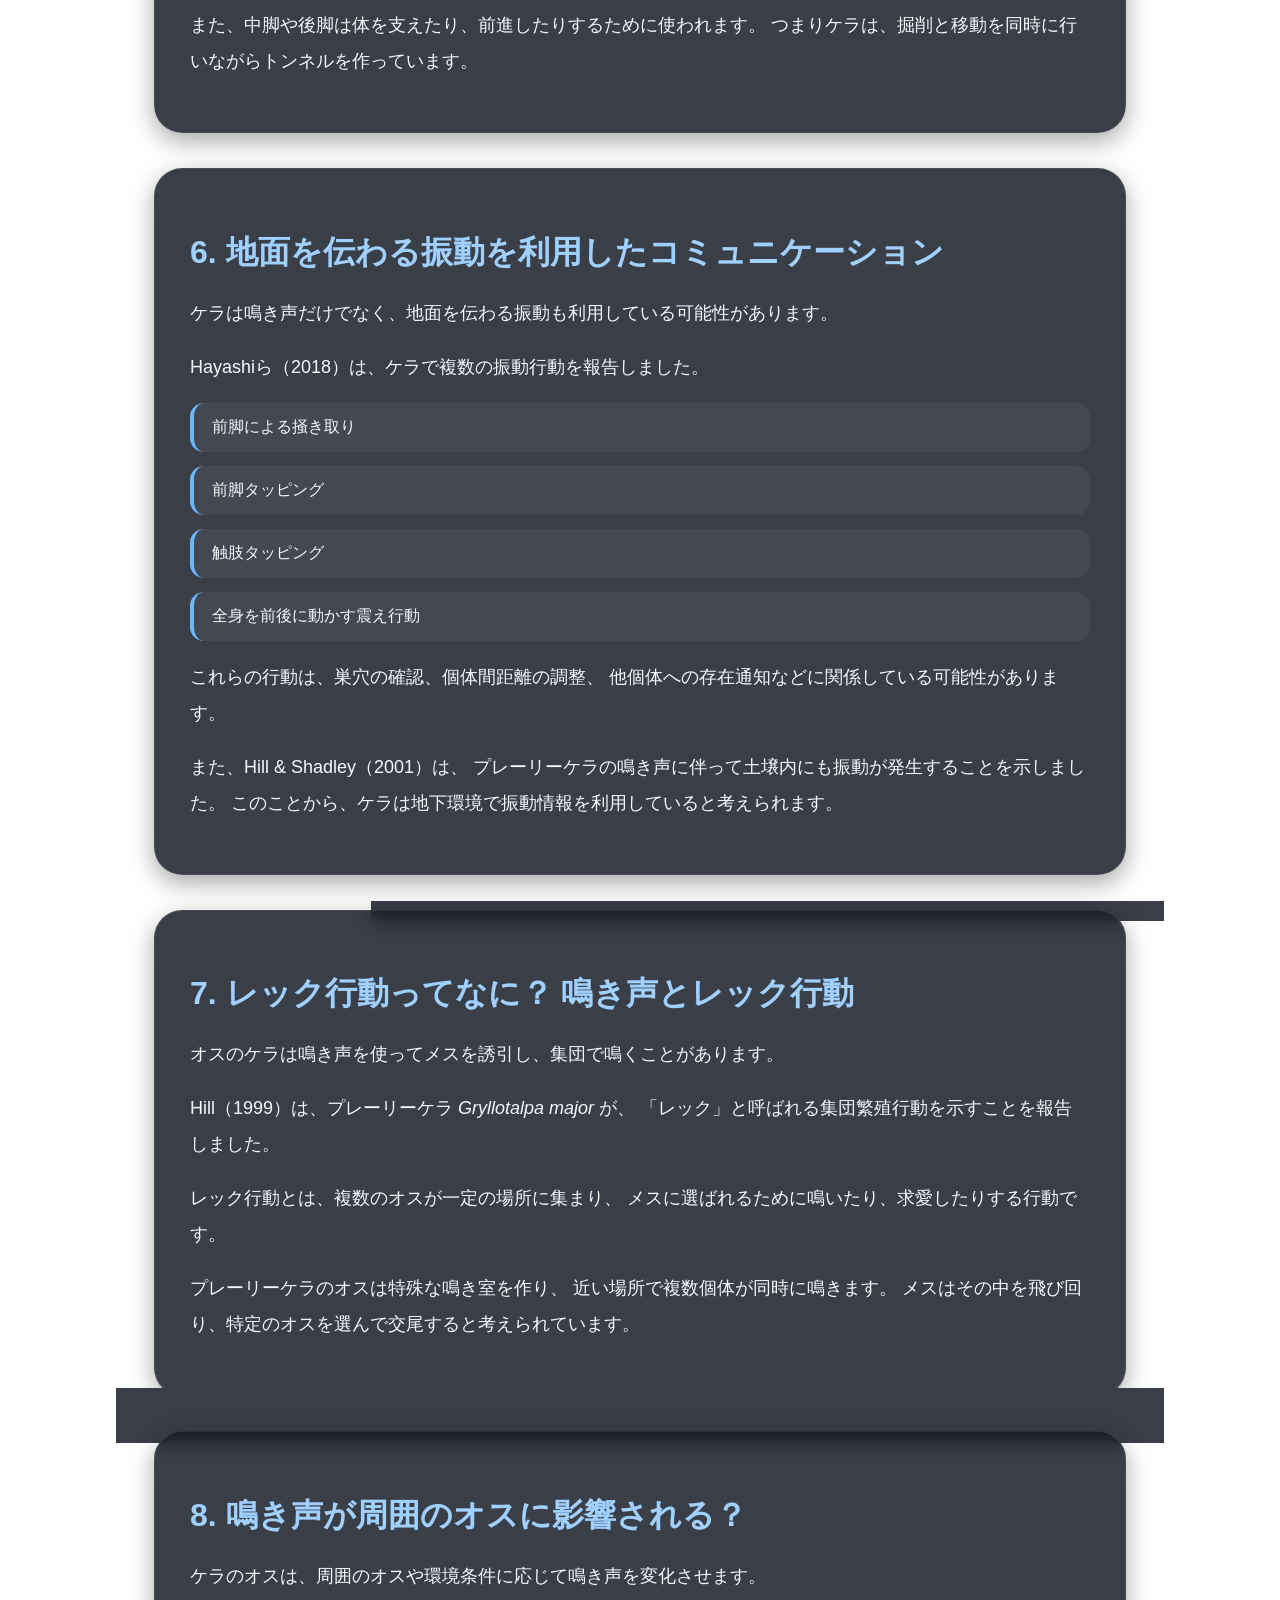
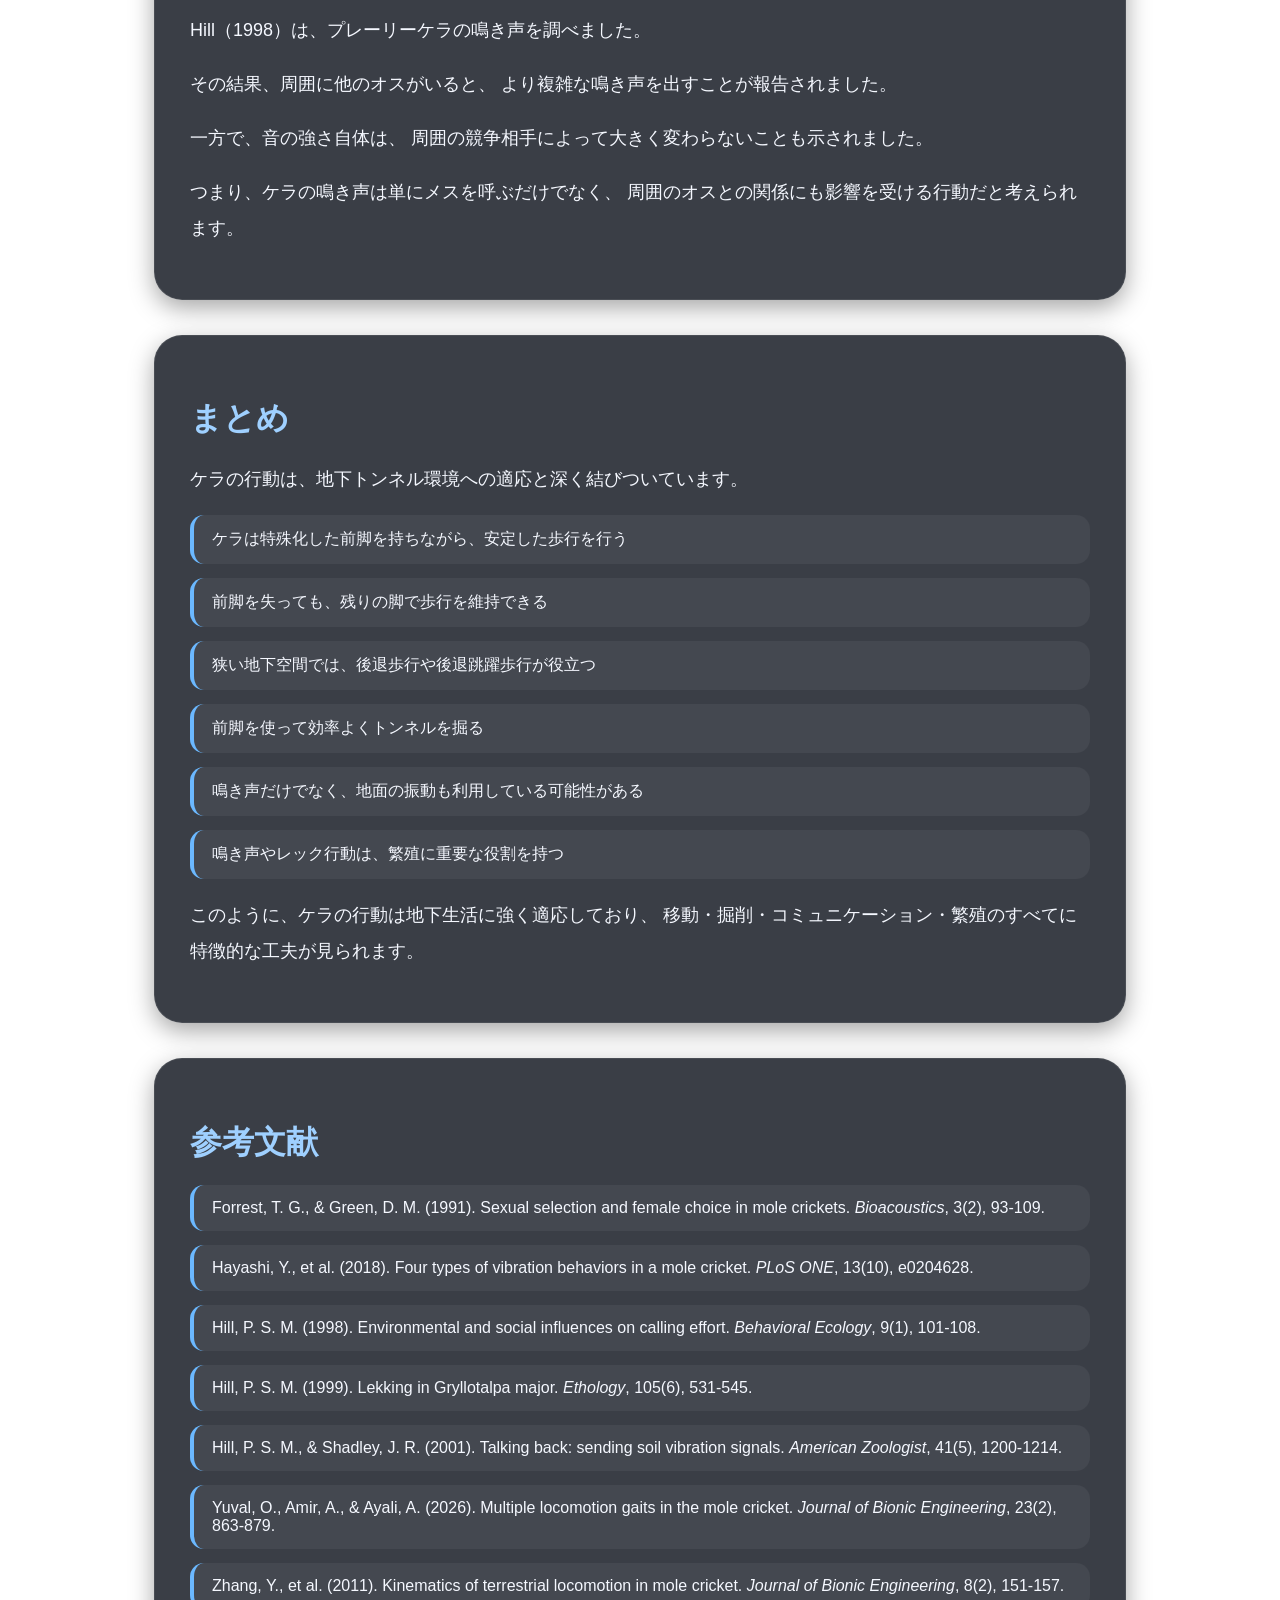
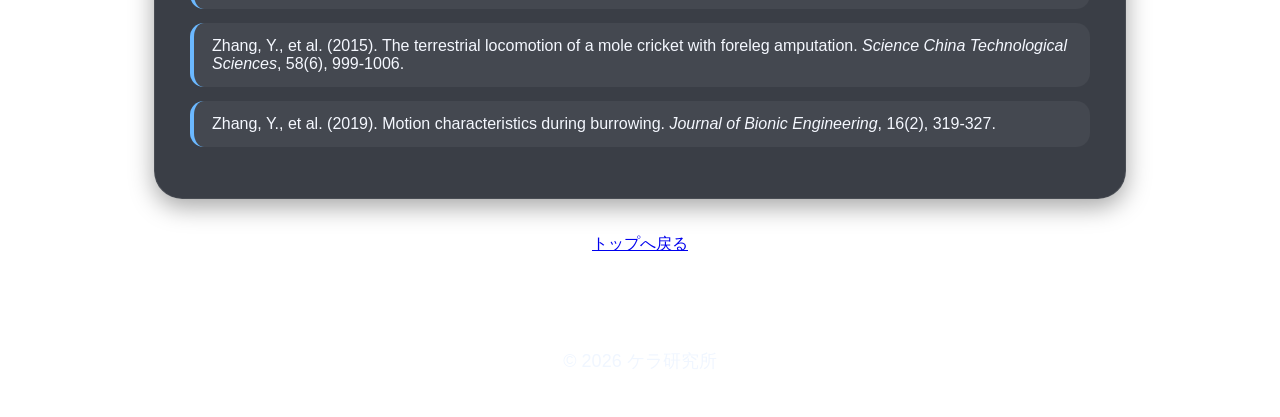
==== commit e9da2098: "主に行動における内容の改善" ====
--- a/behavior.html
+++ b/behavior.html
@@ -100,353 +100,240 @@
 
 <main>
 
-  <section>
-
-    <h2>
-      ケラは特殊な行動をもつ昆虫
-    </h2>
-
-    <p class="section-point">
-      ケラの行動は、地下トンネル内で生活するために特殊化しています。
-    </p>
-
-    <p>
-      ケラは地中生活に適応した昆虫で、
-      歩行、
-      穴掘り、
-      振動、
-      鳴き声など、
-      多くの行動が地下環境に強く結びついています。
-    </p>
-
-    <p>
-      特に、
-      狭いトンネル内で前後に移動する能力や、
-      地面を伝わる振動を利用する行動は、
-      他の昆虫ではあまり見られません。
-    </p>
-
-  </section>
-
-  <section>
-
-    <h2>
-      ケラの歩行
-    </h2>
+  <main>
+
+  <section>
+    <h2>どんな特徴的な行動がある？</h2>
+
+    <p>
+      ケラは地中生活に特化した昆虫です。
+      そのため、地上で生活する昆虫とは異なる、
+      特殊な行動が見られます。
+    </p>
+
+    <ol>
+      <li>ケラの特殊な歩行方法</li>
+      <li>前脚を失ったときの歩行適応</li>
+      <li>ケラはバックできる？（後退行動）</li>
+      <li>特殊なバックジャンプ（後退跳躍歩行）</li>
+      <li>地下生活に適応した、トンネルの掘り方</li>
+      <li>地面を伝わる振動を利用したコミュニケーション</li>
+      <li>レック行動ってなに？ 鳴き声とレック行動</li>
+      <li>鳴き声が周囲のオスに影響される？</li>
+    </ol>
+  </section>
+
+  <section>
+    <h2>1. ケラの特殊な歩行方法</h2>
 
     <p class="section-point">
       ケラは穴掘り用の前脚を持ちながら、地上では安定した三脚歩行を行います。
     </p>
 
     <p>
-      Zhang ら（2011）は、
-      ケラ
-      <em>Gryllotalpa orientalis</em>
-      の地上歩行を高速3Dカメラで解析しました。
-    </p>
-
-    <p>
-      その結果、
-      ケラは昆虫で一般的な
-      「交互三脚歩行」
-      を行うことが示されました
-      （Zhang et al., 2011）。
-    </p>
-
-    <p>
-      一方で、
-      ケラの前脚は掘削用に特殊化しているため、
-      通常の昆虫ほど歩行には適していません。
-    </p>
-
-    <p>
-      その代わり、
-      中脚や体幹をうまく使いながら、
-      歩行を安定させていると考えられています。
-    </p>
-
-  </section>
-
-  <section>
-
-    <h2>
-      ケラの後退行動
-    </h2>
-
-    <p class="section-point">
-      ケラは狭い地下トンネル内を、方向転換せず後ろ向きに移動できます。
-    </p>
-
-    <p>
-      Yuval ら（2026）は、
-      ケラの前進歩行と後退歩行を比較しました。
-    </p>
-
-    <p>
-      その結果、
-      ケラは後ろ向きでも
-      交互三脚歩行を行えることが分かりました
-      （Yuval et al., 2026）。
-    </p>
-
-    <p>
-      さらに、
-      危険を感じたときには、
-      跳ねるように高速で後退する
-      「後退跳躍歩行」
-      も確認されました。
-    </p>
-
-    <p>
-      これは、
-      狭い地下空間で素早く逃げるための適応と考えられています。
-    </p>
-
-  </section>
-
-  <section>
-
-    <h2>
-      前脚を失ったときの適応
-    </h2>
+      Zhangら（2011）は、ケラ <em>Gryllotalpa orientalis</em> の地上歩行を
+      高速3Dカメラで解析しました。
+    </p>
+
+    <p>
+      その結果、ケラは昆虫で一般的な「交互三脚歩行」を行うことが示されました。
+      交互三脚歩行とは、左右の脚を交互に使いながら体を安定させて進む歩行様式です。
+    </p>
+
+    <p>
+      ケラの前脚は掘削用に特殊化しているため、通常の昆虫ほど歩行には適していません。
+      しかし、中脚や体幹をうまく使うことで、安定した歩行を可能にしていると考えられます。
+    </p>
+  </section>
+
+  <section>
+    <h2>2. 前脚を失ったときの歩行適応</h2>
 
     <p class="section-point">
       ケラは前脚を失っても、残りの脚を使って歩行を維持できます。
     </p>
 
     <p>
-      Zhang ら（2015）は、
-      前脚を切断したケラの歩行を解析しました。
-    </p>
-
-    <p>
-      その結果、
-      ケラは残り4本の脚を利用して、
-      歩行バランスを維持できることが示されました
-      （Zhang et al., 2015）。
-    </p>
-
-    <p>
-      これは、
-      ケラが特殊な地下生活に対応するため、
-      高い運動適応能力を持っていることを示しています。
-    </p>
-
-  </section>
-
-  <section>
-
-    <h2>
-      ケラの穴掘り行動
-    </h2>
+      Zhangら（2015）は、前脚を切断したケラの歩行を解析しました。
+    </p>
+
+    <p>
+      その結果、ケラは残り4本の脚を使って歩行バランスを維持できることが示されました。
+    </p>
+
+    <p>
+      これは、ケラが地下生活に適応する中で、
+      高い運動調節能力を発達させてきたことを示しています。
+    </p>
+  </section>
+
+  <section>
+    <h2>3. ケラはバックできる？（後退行動）</h2>
+
+    <p class="section-point">
+      ケラは狭い地下トンネル内を、方向転換せずに後ろ向きに移動できます。
+    </p>
+
+    <p>
+      Yuvalら（2026）は、ケラの前進歩行と後退歩行を比較しました。
+    </p>
+
+    <p>
+      その結果、ケラは後ろ向きでも交互三脚歩行を行えることが分かりました。
+    </p>
+
+    <p>
+      地下トンネルのような狭い空間では、
+      体の向きを変えることが難しい場合があります。
+      そのため、後退行動は地下生活において重要な移動方法だと考えられます。
+    </p>
+  </section>
+
+  <section>
+    <h2>4. 特殊なバックジャンプ（後退跳躍歩行）</h2>
+
+    <p class="section-point">
+      ケラは危険を感じたとき、跳ねるように高速で後退することがあります。
+    </p>
+
+    <p>
+      後退歩行に加えて、ケラでは「後退跳躍歩行」と呼ばれる特殊な行動も確認されています。
+    </p>
+
+    <p>
+      これは、後ろ向きに素早く跳ねるように移動する行動です。
+      狭い地下空間で敵から逃げるときに役立つと考えられます。
+    </p>
+
+    <p>
+      ケラの後退行動は、単なる移動ではなく、
+      地下環境で生き残るための逃避行動としても重要です。
+    </p>
+  </section>
+
+  <section>
+    <h2>5. 地下生活に適応した、トンネルの掘り方</h2>
 
     <p class="section-point">
       ケラは左右の前脚を交互に使いながら、効率よく地中を掘り進みます。
     </p>
 
     <p>
-      Zhang ら（2019）は、
-      ケラの掘削行動を高速撮影によって解析しました。
-    </p>
-
-    <p>
-      その結果、
-      ケラは左右の前脚を交互に動かしながら、
-      土を横方向へ押し広げる独特な掘削様式を持つことが分かりました
-      （Zhang et al., 2019）。
-    </p>
-
-    <p>
-      また、
-      中脚や後脚は体の回転や前進に使われ、
-      掘削と移動を同時に行っていることが示されました。
-    </p>
-
-  </section>
-
-  <section>
-
-    <h2>
-      ケラの振動行動
-    </h2>
-
-    <p class="section-point">
-      ケラは鳴き声だけでなく、地面の振動も利用しています。
-    </p>
-
-    <p>
-      Hayashi ら（2018）は、
-      ケラで4種類の振動行動を報告しました。
-    </p>
-
-    <p>
-      その行動は、
-      前脚による掻き取り、
-      前脚タッピング、
-      触肢タッピング、
-      全身を前後に動かす震え行動でした
-      （Hayashi et al., 2018）。
-    </p>
-
-    <p>
-      これらは、
-      巣穴確認、
-      個体間距離の調整、
+      Zhangら（2019）は、ケラの掘削行動を高速撮影によって解析しました。
+    </p>
+
+    <p>
+      その結果、ケラは左右の前脚を交互に動かしながら、
+      土を横方向へ押し広げる独特な掘削様式を持つことが分かりました。
+    </p>
+
+    <p>
+      また、中脚や後脚は体を支えたり、前進したりするために使われます。
+      つまりケラは、掘削と移動を同時に行いながらトンネルを作っています。
+    </p>
+  </section>
+
+  <section>
+    <h2>6. 地面を伝わる振動を利用したコミュニケーション</h2>
+
+    <p class="section-point">
+      ケラは鳴き声だけでなく、地面を伝わる振動も利用している可能性があります。
+    </p>
+
+    <p>
+      Hayashiら（2018）は、ケラで複数の振動行動を報告しました。
+    </p>
+
+    <ul>
+      <li>前脚による掻き取り</li>
+      <li>前脚タッピング</li>
+      <li>触肢タッピング</li>
+      <li>全身を前後に動かす震え行動</li>
+    </ul>
+
+    <p>
+      これらの行動は、巣穴の確認、個体間距離の調整、
       他個体への存在通知などに関係している可能性があります。
     </p>
 
-  </section>
-
-  <section>
-
-    <h2>
-      ケラの鳴き声とレック行動
-    </h2>
+    <p>
+      また、Hill &amp; Shadley（2001）は、
+      プレーリーケラの鳴き声に伴って土壌内にも振動が発生することを示しました。
+      このことから、ケラは地下環境で振動情報を利用していると考えられます。
+    </p>
+  </section>
+
+  <section>
+    <h2>7. レック行動ってなに？ 鳴き声とレック行動</h2>
 
     <p class="section-point">
       オスのケラは鳴き声を使ってメスを誘引し、集団で鳴くことがあります。
     </p>
 
     <p>
-      Hill（1999）は、
-      プレーリーケラ
-      <em>Gryllotalpa major</em>
-      が、
-      「レック」
-      と呼ばれる集団繁殖行動を示すことを報告しました。
-    </p>
-
-    <p>
-      オスは特殊な鳴き室を作り、
-      近い場所で複数個体が同時に鳴きます
-      （Hill, 1999）。
-    </p>
-
-    <p>
-      メスはその中を飛び回り、
-      特定のオスを選んで交尾すると考えられています。
-    </p>
-
-  </section>
-
-  <section>
-
-    <h2>
-      鳴き声の調整
-    </h2>
+      Hill（1999）は、プレーリーケラ <em>Gryllotalpa major</em> が、
+      「レック」と呼ばれる集団繁殖行動を示すことを報告しました。
+    </p>
+
+    <p>
+      レック行動とは、複数のオスが一定の場所に集まり、
+      メスに選ばれるために鳴いたり、求愛したりする行動です。
+    </p>
+
+    <p>
+      プレーリーケラのオスは特殊な鳴き室を作り、
+      近い場所で複数個体が同時に鳴きます。
+      メスはその中を飛び回り、特定のオスを選んで交尾すると考えられています。
+    </p>
+  </section>
+
+  <section>
+    <h2>8. 鳴き声が周囲のオスに影響される？</h2>
 
     <p class="section-point">
       ケラのオスは、周囲のオスや環境条件に応じて鳴き声を変化させます。
     </p>
 
     <p>
-      Hill（1998）は、
-      プレーリーケラの鳴き声を調べ、
-      周囲に他のオスがいると、
-      より複雑な鳴き声を出すことを報告しました
-      （Hill, 1998）。
-    </p>
-
-    <p>
-      一方で、
-      音の強さ自体は、
+      Hill（1998）は、プレーリーケラの鳴き声を調べました。
+    </p>
+
+    <p>
+      その結果、周囲に他のオスがいると、
+      より複雑な鳴き声を出すことが報告されました。
+    </p>
+
+    <p>
+      一方で、音の強さ自体は、
       周囲の競争相手によって大きく変わらないことも示されました。
     </p>
 
-  </section>
-
-  <section>
-
-    <h2>
-      地中振動によるコミュニケーション
-    </h2>
-
-    <p class="section-point">
-      ケラは空気中の音だけでなく、地面を伝わる振動も利用している可能性があります。
-    </p>
-
-    <p>
-      Hill &amp; Shadley（2001）は、
-      プレーリーケラの鳴き声に伴って、
-      土壌内にも振動が発生していることを示しました。
-    </p>
-
-    <p>
-      実験では、
-      人工的に土壌振動を与えると、
-      オスが反応することも確認されました
-      （Hill &amp; Shadley, 2001）。
-    </p>
-
-    <p>
-      これは、
-      ケラが地下環境で振動情報を利用している可能性を示しています。
-    </p>
-
-  </section>
-
-  <section>
-
-    <h2>
-      メスによるオス選択
-    </h2>
-
-    <p class="section-point">
-      メスは鳴き声の強いオスを選ぶ傾向があります。
-    </p>
-
-    <p>
-      Forrest &amp; Green（1991）は、
-      鳴き声の強いオスほど、
-      多くのメスを引き寄せることを示しました。
-    </p>
-
-    <p>
-      また、
-      オス同士の距離によって、
-      メスの集まり方も変化することが報告されています
-      （Forrest &amp; Green, 1991）。
-    </p>
-
-    <p>
-      ケラの繁殖では、
-      鳴き声の強さや空間配置が重要な役割を持つと考えられています。
-    </p>
-
-  </section>
-
-  <section>
-
-    <h2>
-      まとめ
-    </h2>
+    <p>
+      つまり、ケラの鳴き声は単にメスを呼ぶだけでなく、
+      周囲のオスとの関係にも影響を受ける行動だと考えられます。
+    </p>
+  </section>
+
+  <section>
+    <h2>まとめ</h2>
 
     <p class="section-point">
       ケラの行動は、地下トンネル環境への適応と深く結びついています。
     </p>
 
-    <p>
-      ケラは、
-      歩行、
-      後退、
-      掘削、
-      振動、
-      鳴き声など、
-      多くの行動を地下生活に合わせて発達させています。
-    </p>
-
-    <p>
-      特に、
-      地下空間での移動やコミュニケーションは、
-      他の昆虫にはあまり見られない特徴です。
-    </p>
-
-    <p>
-      近年では、
-      こうした行動研究が、
-      地下探査ロボットやバイオミメティクス研究にも応用されています。
-    </p>
-
+    <ul>
+      <li>ケラは特殊化した前脚を持ちながら、安定した歩行を行う</li>
+      <li>前脚を失っても、残りの脚で歩行を維持できる</li>
+      <li>狭い地下空間では、後退歩行や後退跳躍歩行が役立つ</li>
+      <li>前脚を使って効率よくトンネルを掘る</li>
+      <li>鳴き声だけでなく、地面の振動も利用している可能性がある</li>
+      <li>鳴き声やレック行動は、繁殖に重要な役割を持つ</li>
+    </ul>
+
+    <p>
+      このように、ケラの行動は地下生活に強く適応しており、
+      移動・掘削・コミュニケーション・繁殖のすべてに特徴的な工夫が見られます。
+    </p>
   </section>
 
   <section>
--- a/style.css
+++ b/style.css
@@ -1,87 +1,4 @@
-```css
 body{
-
-    background-image:
-    linear-gradient(
-    rgba(0,0,0,0.7),
-    rgba(0,0,0,0.7)
-    ),
-    url("kera.jpg");
-
-    background-size:cover;
-
-    background-position:center;
-
-    background-attachment:fixed;
-
-    color:white;
-
-    font-family:sans-serif;
-
-    margin:0;
-
-    text-align:center;
-}
-
-/* header */
-
-header{
-
-    padding-bottom:40px;
-}
-
-/* 上画像 */
-
-.hero-image{
-
-    width:100%;
-
-    max-height:400px;
-
-    object-fit:cover;
-
-    display:block;
-}
-
-/* タイトル */
-
-h1{
-
-    font-size:50px;
-
-    margin-top:30px;
-}
-
-/* 本文 */
-
-p{
-
-    font-size:20px;
-}
-
-/* トップメニュー */
-
-.menu{
-
-    display:grid;
-
-    grid-template-columns:
-    repeat(auto-fit,minmax(250px,1fr));
-
-    gap:20px;
-
-    max-width:1100px;
-
-    margin:auto;
-
-    padding:20px;
-}
-
-/* =========================
-   共通ダーク研究ページ
-========================= */
-
-.dark-theme{
 
     background:
     linear-gradient(
@@ -96,65 +13,601 @@
 
     background-attachment:fixed;
 
-    color:#f5f8ff;
+    color:white;
+
+    font-family:sans-serif;
+
+    margin:0;
+
+    overflow-x:hidden;
+
+    text-align:center;
 }
 
 /* header */
 
-.dark-theme header{
-
-    padding:60px 20px;
-}
-
-/* タイトル */
-
-.dark-theme h1{
+header{
+
+    position:relative;
+
+    z-index:5;
+
+    padding-bottom:30px;
+}
+
+.site-name{
+
+    color:#dff5ff;
+
+    letter-spacing:0.3em;
+
+    margin-top:26px;
+
+    font-size:14px;
+}
+
+.hero-image{
+
+    width:100%;
+
+    max-height:320px;
+
+    object-fit:cover;
+
+    display:block;
+
+    opacity:0.92;
+}
+
+h1{
 
     font-size:52px;
 
-    color:#d8e9ff;
-}
-
-/* ナビ */
-
-.dark-theme nav{
-
-    margin-bottom:40px;
-}
-
-.dark-theme nav a{
+    margin-top:20px;
+
+    color:#ffffff;
+
+    text-shadow:
+    0 0 20px rgba(255,255,255,0.35);
+}
+
+p{
+
+    font-size:20px;
+
+    line-height:1.9;
+}
+
+.hero-description{
+
+    max-width:900px;
+
+    margin:auto;
+
+    padding:0 20px;
+}
+
+/* セクション */
+
+.field-section{
+
+    max-width:1100px;
+
+    margin:40px auto;
+
+    padding:30px 20px;
+
+    background:
+    rgba(15,20,30,0.72);
+
+    border-radius:28px;
+
+    backdrop-filter:blur(8px);
+
+    box-shadow:
+    0 8px 25px rgba(0,0,0,0.35);
+}
+
+.field-section h2{
+
+    font-size:36px;
+
+    color:#eaf6ff;
+
+    margin-bottom:20px;
+}
+
+.field-description{
+
+    max-width:850px;
+
+    margin:0 auto 18px auto;
+
+    font-size:16px;
 
     color:#eaf4ff;
 
+    line-height:1.8;
+}
+
+/* フィールド上UI */
+
+.field-ui{
+
+    display:flex;
+
+    justify-content:space-between;
+
+    align-items:center;
+
+    gap:12px;
+
+    flex-wrap:wrap;
+
+    margin-bottom:14px;
+}
+
+#game-status{
+
+    background:
+    rgba(0,0,0,0.65);
+
+    padding:10px 16px;
+
+    border-radius:18px;
+
+    font-size:14px;
+
+    line-height:1.6;
+
+    backdrop-filter:blur(8px);
+
+    text-align:left;
+
+    flex:1;
+
+    min-width:220px;
+}
+
+#control-panel{
+
+    display:flex;
+
+    gap:10px;
+
+    flex-wrap:wrap;
+}
+
+#control-panel button{
+
+    background:
+    rgba(15,20,30,0.88);
+
+    color:white;
+
+    border:
+    1px solid rgba(255,255,255,0.1);
+
+    padding:10px 14px;
+
+    border-radius:18px;
+
+    cursor:pointer;
+
+    font-size:13px;
+
+    transition:0.25s;
+}
+
+#control-panel button:hover{
+
+    transform:
+    scale(1.05);
+
+    background:
+    rgba(35,45,65,0.95);
+}
+
+/* 戦闘フィールド */
+
+#battle-field{
+
+    position:relative;
+
+    width:100%;
+
+    height:560px;
+
+    overflow:hidden;
+
+    border-radius:28px;
+
+    background:
+    linear-gradient(
+    rgba(0,0,0,0.05),
+    rgba(0,0,0,0.18)
+    ),
+    url("tanbo.png");
+
+    background-size:cover;
+
+    background-position:center;
+
+    border:
+    1px solid rgba(255,255,255,0.15);
+
+    box-shadow:
+    inset 0 0 30px rgba(0,0,0,0.3);
+}
+
+/* 虫 */
+
+.insect-unit{
+
+    position:absolute;
+
+    transition:0.12s linear;
+
+    user-select:none;
+
+    cursor:pointer;
+}
+
+.insect-unit img{
+
+    width:100%;
+
+    height:100%;
+
+    object-fit:contain;
+
+    pointer-events:none;
+}
+
+.insect-unit.field-kera{
+
+    width:55px;
+
+    height:55px;
+
+    z-index:20;
+
+    animation:
+    wiggle 0.3s infinite alternate;
+
+    filter:
+    drop-shadow(
+    0 0 8px rgba(255,255,255,0.45)
+    );
+}
+
+.insect-unit.king-kera{
+
+    width:95px;
+
+    height:95px;
+
+    z-index:30;
+
+    filter:
+    drop-shadow(
+    0 0 18px gold
+    );
+}
+
+.insect-unit.field-beetle{
+
+    width:82px;
+
+    height:82px;
+
+    z-index:25;
+
+    filter:
+    drop-shadow(
+    0 0 10px rgba(255,255,255,0.35)
+    );
+}
+
+/* HPバー */
+
+.hp-bar{
+
+    position:absolute;
+
+    left:50%;
+
+    top:-12px;
+
+    transform:
+    translateX(-50%);
+
+    width:58px;
+
+    height:7px;
+
+    background:
+    rgba(0,0,0,0.72);
+
+    border-radius:999px;
+
+    overflow:hidden;
+
+    border:
+    1px solid rgba(255,255,255,0.75);
+
+    z-index:300;
+
+    box-shadow:
+    0 0 10px rgba(0,0,0,0.45);
+}
+
+.hp-fill{
+
+    width:100%;
+
+    height:100%;
+
+    background:
+    linear-gradient(
+    90deg,
+    #22c55e,
+    #facc15,
+    #ef4444
+    );
+
+    transition:0.2s;
+}
+
+.king-kera .hp-bar{
+
+    width:86px;
+
+    height:8px;
+}
+
+.field-beetle .hp-bar{
+
+    width:76px;
+
+    height:8px;
+}
+
+/* ガス */
+
+.gas-cloud{
+
+    position:absolute;
+
+    width:220px;
+
+    height:220px;
+
+    border-radius:50%;
+
+    background:
+    radial-gradient(
+    circle,
+    rgba(255,255,255,0.92),
+    rgba(255,255,255,0)
+    );
+
+    filter:blur(18px);
+
+    animation:
+    gasFade 1s forwards;
+
+    pointer-events:none;
+
+    z-index:40;
+}
+
+/* パンチ */
+
+.punching img{
+
+    animation:
+    punchAttack 0.22s ease;
+}
+
+.king-kera.punching img{
+
+    animation:
+    kingPunch 0.22s ease;
+}
+
+/* 被弾 */
+
+.hit-effect{
+
+    animation:
+    hitFlash 0.2s;
+}
+
+/* 撃破 */
+
+.defeated{
+
+    animation:
+    vanish 0.5s forwards;
+}
+
+/* 円形ナビ */
+
+.research-dial{
+
+    position:relative;
+
+    width:560px;
+
+    height:560px;
+
+    margin:70px auto;
+}
+
+.research-dial::before{
+
+    content:"";
+
+    position:absolute;
+
+    inset:55px;
+
+    border-radius:50%;
+
+    border:
+    1px dashed rgba(255,255,255,0.22);
+
+    box-shadow:
+    0 0 25px rgba(255,255,255,0.12);
+}
+
+.orbit{
+
+    position:absolute;
+
+    width:125px;
+
+    height:125px;
+
+    border-radius:50%;
+
+    display:flex;
+
+    align-items:center;
+
+    justify-content:center;
+
+    text-align:center;
+
+    padding:10px;
+
+    color:#ffffff;
+
     text-decoration:none;
 
-    background:
-    rgba(255,255,255,0.08);
-
-    padding:12px 22px;
-
-    border-radius:20px;
-
-    backdrop-filter:blur(5px);
-
-    transition:0.3s;
-}
-
-.dark-theme nav a:hover{
-
-    background:
-    rgba(255,255,255,0.16);
-}
-
-/* カード */
-
-.dark-theme section{
+    font-weight:bold;
+
+    font-size:17px;
+
+    line-height:1.45;
+
+    border:
+    2px solid rgba(210,235,255,0.85);
+
+    box-shadow:
+    0 0 18px rgba(120,190,255,0.45),
+    inset 0 0 12px rgba(255,255,255,0.12);
+
+    backdrop-filter:blur(6px);
+
+    transition:0.25s;
+
+    z-index:6;
+}
+
+.orbit:hover{
+
+    transform:
+    scale(1.1);
+
+    box-shadow:
+    0 0 28px rgba(160,220,255,0.8);
+}
+
+.orbit1{
+
+    background:
+    linear-gradient(
+    135deg,
+    #3b82f6,
+    #1e3a8a
+    );
+
+    top:0;
+
+    left:220px;
+}
+
+.orbit2{
+
+    background:
+    linear-gradient(
+    135deg,
+    #22c55e,
+    #14532d
+    );
+
+    top:100px;
+
+    right:20px;
+}
+
+.orbit3{
+
+    background:
+    linear-gradient(
+    135deg,
+    #a16207,
+    #422006
+    );
+
+    bottom:100px;
+
+    right:20px;
+}
+
+.orbit4{
+
+    background:
+    linear-gradient(
+    135deg,
+    #06b6d4,
+    #164e63
+    );
+
+    bottom:0;
+
+    left:220px;
+}
+
+.orbit5{
+
+    background:
+    linear-gradient(
+    135deg,
+    #ef4444,
+    #7f1d1d
+    );
+
+    bottom:100px;
+
+    left:20px;
+}
+
+.orbit6{
+
+    background:
+    linear-gradient(
+    135deg,
+    #f59e0b,
+    #78350f
+    );
+
+    top:100px;
+
+    left:20px;
+}
+
+/* 下説明 */
+
+.dark-theme-section{
 
     max-width:900px;
 
-    margin:35px auto;
-
-    padding:35px;
+    margin:50px auto;
+
+    padding:40px;
 
     background:
     rgba(15,20,30,0.82);
@@ -172,7 +625,60 @@
     0 8px 25px rgba(0,0,0,0.35);
 }
 
-/* 見出し */
+.dark-theme-section h2{
+
+    color:#9fd0ff;
+
+    margin-bottom:20px;
+
+    font-size:32px;
+}
+
+/* 飛んだ先の研究ページ */
+
+.dark-theme{
+
+    background:
+    linear-gradient(
+    rgba(8,12,18,0.88),
+    rgba(8,12,18,0.88)
+    ),
+    url("kera.jpg");
+
+    background-size:cover;
+
+    background-position:center;
+
+    background-attachment:fixed;
+
+    color:#f5f8ff;
+
+    text-align:center;
+}
+
+.dark-theme section{
+
+    max-width:900px;
+
+    margin:35px auto;
+
+    padding:35px;
+
+    background:
+    rgba(15,20,30,0.82);
+
+    border:
+    1px solid rgba(255,255,255,0.08);
+
+    border-radius:28px;
+
+    backdrop-filter:blur(10px);
+
+    text-align:left;
+
+    box-shadow:
+    0 8px 25px rgba(0,0,0,0.35);
+}
 
 .dark-theme h2{
 
@@ -183,16 +689,12 @@
     font-size:32px;
 }
 
-/* 本文 */
-
 .dark-theme p{
 
     line-height:2;
 
     font-size:18px;
 }
-
-/* リスト */
 
 .dark-theme ul{
 
@@ -216,57 +718,346 @@
     border-radius:14px;
 }
 
-/* 学名 */
-
-.dark-theme strong{
-
-    color:#d8ecff;
-}
-
-/* トップページカード */
-
-.card{
-
-    background:
-    rgba(20,25,35,0.82);
-
-    color:white;
-
-    text-decoration:none;
-
-    padding:30px;
-
-    border-radius:20px;
-
-    transition:0.3s;
-
-    font-size:22px;
-
-    backdrop-filter:blur(5px);
-
-    border:
-    1px solid rgba(255,255,255,0.08);
-
-    display:block;
-}
-
-.card:hover{
-
-    background:
-    rgba(35,45,65,0.9);
-
-    transform:
-    translateY(-5px);
-}
-
-/* footer */
-
 footer{
 
     margin-top:50px;
 
     padding:20px;
 
-    color:#d6e4f5;
-}
-```
+    color:#f0f6ff;
+}
+
+/* アニメーション */
+
+@keyframes wiggle{
+
+    from{
+
+        transform:
+        rotate(-4deg);
+    }
+
+    to{
+
+        transform:
+        rotate(4deg);
+    }
+}
+
+@keyframes gasFade{
+
+    0%{
+
+        opacity:0;
+
+        transform:
+        scale(0.4);
+    }
+
+    40%{
+
+        opacity:1;
+    }
+
+    100%{
+
+        opacity:0;
+
+        transform:
+        scale(1.7);
+    }
+}
+
+@keyframes vanish{
+
+    to{
+
+        opacity:0;
+
+        transform:
+        scale(0.2)
+        rotate(40deg);
+    }
+}
+
+@keyframes punchAttack{
+
+    0%{
+
+        transform:
+        translateX(0)
+        scale(1);
+    }
+
+    40%{
+
+        transform:
+        translateX(18px)
+        scale(1.18)
+        rotate(8deg);
+    }
+
+    100%{
+
+        transform:
+        translateX(0)
+        scale(1);
+    }
+}
+
+@keyframes kingPunch{
+
+    0%{
+
+        transform:
+        translateX(0)
+        scale(1);
+    }
+
+    40%{
+
+        transform:
+        translateX(30px)
+        scale(1.3)
+        rotate(10deg);
+    }
+
+    100%{
+
+        transform:
+        translateX(0)
+        scale(1);
+    }
+}
+
+@keyframes hitFlash{
+
+    0%{
+
+        filter:brightness(1);
+    }
+
+    50%{
+
+        filter:brightness(2.3);
+    }
+
+    100%{
+
+        filter:brightness(1);
+    }
+}
+
+/* スマホ */
+
+@media(max-width:700px){
+
+    body{
+
+        background-attachment:scroll;
+    }
+
+    h1{
+
+        font-size:34px;
+
+        line-height:1.3;
+    }
+
+    p{
+
+        font-size:15px;
+    }
+
+    .hero-image{
+
+        max-height:220px;
+    }
+
+    .field-section{
+
+        margin:24px 10px;
+
+        padding:22px 10px;
+
+        overflow:hidden;
+    }
+
+    .field-section h2{
+
+        font-size:28px;
+
+        line-height:1.35;
+
+        margin-bottom:18px;
+    }
+
+    .field-description{
+
+        font-size:14px;
+
+        line-height:1.8;
+
+        margin:0 auto 18px auto;
+
+        padding:0 8px;
+    }
+
+    .field-ui{
+
+        flex-direction:column;
+
+        align-items:stretch;
+
+        gap:10px;
+    }
+
+    #game-status{
+
+        font-size:11px;
+
+        padding:8px 10px;
+
+        min-width:auto;
+    }
+
+    #control-panel{
+
+        justify-content:center;
+    }
+
+    #control-panel button{
+
+        font-size:11px;
+
+        padding:8px 10px;
+    }
+
+    #battle-field{
+
+        height:420px;
+
+        border-radius:22px;
+    }
+
+    .insect-unit.field-kera{
+
+        width:34px;
+
+        height:34px;
+    }
+
+    .insect-unit.king-kera{
+
+        width:58px;
+
+        height:58px;
+    }
+
+    .insect-unit.field-beetle{
+
+        width:52px;
+
+        height:52px;
+    }
+
+    .gas-cloud{
+
+        width:100px;
+
+        height:100px;
+    }
+
+    .hp-bar{
+
+        width:42px;
+
+        height:5px;
+
+        top:-8px;
+    }
+
+    .king-kera .hp-bar{
+
+        width:58px;
+    }
+
+    .field-beetle .hp-bar{
+
+        width:50px;
+    }
+
+    .research-dial{
+
+        width:300px;
+
+        height:300px;
+
+        margin:25px auto 35px auto;
+    }
+
+    .research-dial::before{
+
+        inset:40px;
+    }
+
+    .orbit{
+
+        width:74px;
+
+        height:74px;
+
+        font-size:11px;
+
+        padding:4px;
+    }
+
+    .orbit1{
+
+        top:0;
+
+        left:114px;
+    }
+
+    .orbit2{
+
+        top:50px;
+
+        right:0;
+    }
+
+    .orbit3{
+
+        bottom:50px;
+
+        right:0;
+    }
+
+    .orbit4{
+
+        bottom:0;
+
+        left:114px;
+    }
+
+    .orbit5{
+
+        bottom:50px;
+
+        left:0;
+    }
+
+    .orbit6{
+
+        top:50px;
+
+        left:0;
+    }
+
+    .dark-theme-section{
+
+        margin:28px 10px;
+
+        padding:22px;
+    }
+}
